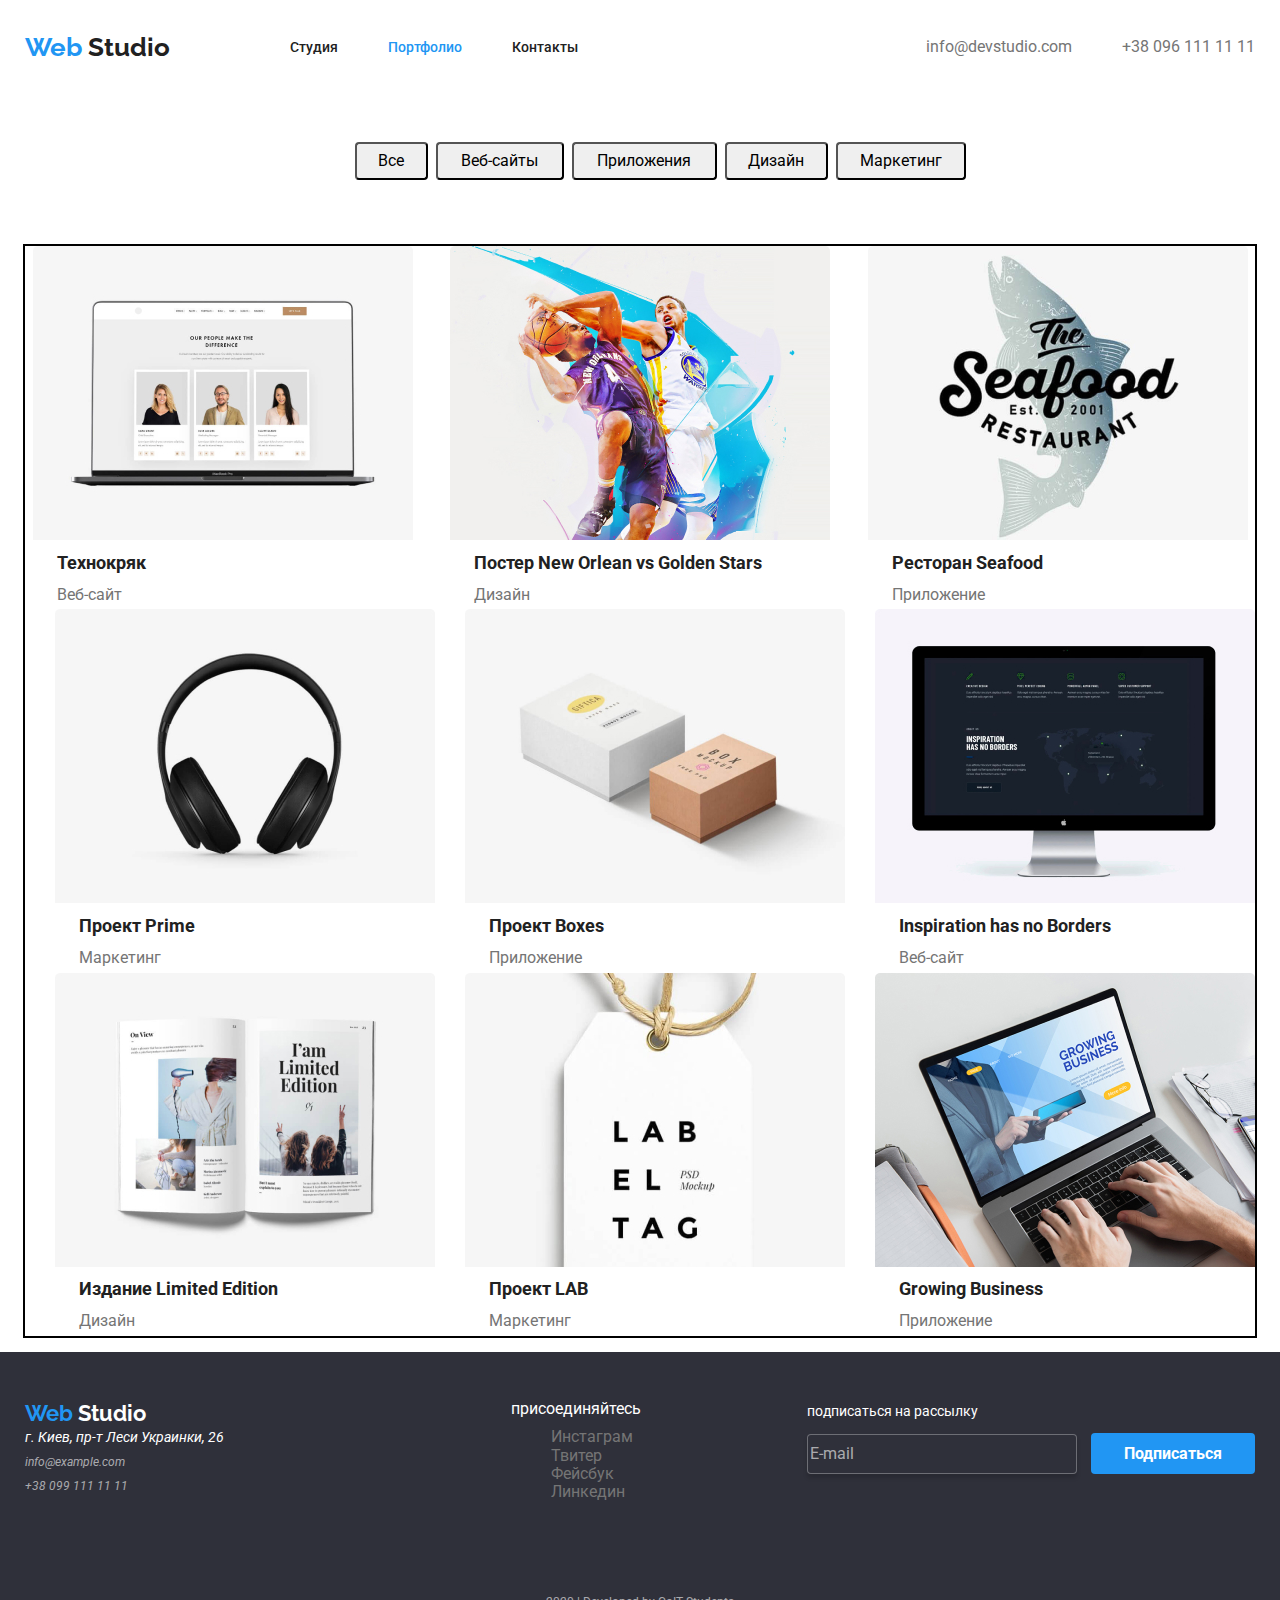
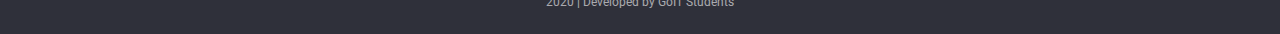
==== portfolio.html @ 469d33f6 "portfolio" ====
<!DOCTYPE html>
<html lang="ru">
  <head>
    <meta charset="UTF-8" />
    <meta name="viewport" content="width=device-width, initial-scale=1.0" />
    <title>Web Studio</title>
    <link
      href="https://fonts.googleapis.com/css2?family=Raleway:wght@700&family=Roboto:wght@500;700;900&display=swap"
      rel="stylesheet"
    />
    <link
      rel="stylesheet"
      href="https://cdnjs.cloudflare.com/ajax/libs/modern-normalize/0.6.0/modern-normalize.min.css"
    />

    <link rel="stylesheet" href="./style.css" />
  </head>
  <body class="body">
    <!-- website head -->
    <header class="page-header">
          <div class="container">
        <nav class="logo">
          <a href="./index.html" class="section-logo">
            <span class="web-logo"> Web</span> Studio
          </a>
        </nav>
        <ul class="site-nav list">
          <li class=" active item" data-menuanchor="firstPage">
            <a href="./index.html" class="link">Студия</a>
          </li>
          <li class="menu__li active item" data-menuanchor="secondPage">
            <a href="./portfolio.html" class="link">Портфолио</a>
          </li>
          <li class="item"><a href="" class="link">Контакты</a></li>
      </div>
      <div class="info-item">
        </ul>
        <ul class="info-title list">
          <li class="item">
            <a href="mailto:info@devstudio.com ">info@devstudio.com</a>
          </li>
          <li class="item">
            <a href="tel:+380961111111"> +38 096 111 11 11</a>
          </li>
        </ul>
    
      </div>
    </header>
    <main>
      <!-- button -->
      <section >
               
                  <ul class="list  Portfolio-button">
            <li class="button-item">
              <button type="button" class="button-portfolio all" >Все</button>
            </li>
            <li class="button-item">
              <button type="button" class="button-portfolio web-site" >
                Веб-сайты
              </button>
            </li>
            <li class="button-item">
              <button type="button" class="button-portfolio Applications" >
                Приложения
              </button>
            </li>
            <li class="button-item">
              <button type="button" class="button-portfolio design" >
                Дизайн
              </button>
            </li>
            <li class="button-item">
              <button type="button" class="button-portfolio marceting">
                Маркетинг
              </button>
            </li>
          </ul>
        
        
       
        <div >    
             <ul class="decoration-list" >
          <li class="list item">
            <a href="" class="decoration">
              <img src="./img/port1.jpg" alt="" />
              <h2 class="h-title">Технокряк</h2>
              <p class="p-title">Веб-сайт</p>
              <!-- <p class="p-title">
                Технокряк это современная площадка распространения коронавируса.
                Компании используют эту платформу для цифрового шпионажа и атак
                на защищённые сервера конкурентов.
              </p> -->
            </a>
          </li>
          <li class="list item">
            <a href="" class="decoration">
              <img src="./img/port2.jpg" alt="" />
              <h2 class="h-title">Постер New Orlean vs Golden Stars</h2>
              <p class="p-title">Дизайн</p>
              <!-- <p class="p-title">
                Технокряк это современная площадка распространения коронавируса.
                Компании используют эту платформу для цифрового шпионажа и атак
                на защищённые сервера конкурентов.
              </p> -->
            </a>
          </li>
          <li class="list item">
            <a href="" class="decoration">
              <img src="./img/port3.jpg" alt="" width="380" height="294" />
              <h2 class="h-title">Ресторан Seafood</h2>
              <p class="p-title">Приложение</p>
              <!-- <p class="p-title">
                Технокряк это современная площадка распространения коронавируса.
                Компании используют эту платформу для цифрового шпионажа и атак
                на защищённые сервера конкурентов.
              </p> -->
            </a>
          </li>
          <li class="list item">
            <a href="" class="decoration">
              <img src="./img/port4.jpg" alt="" width="380" height="294" />
              <h2 class="h-title">Проект Prime</h2>
              <p class="p-title">Маркетинг</p>
              <!-- <p class="p-title">
                Технокряк это современная площадка распространения коронавируса.
                Компании используют эту платформу для цифрового шпионажа и атак
                на защищённые сервера конкурентов.
              </p> -->
            </a>
          </li>
          <li class="list item">
            <a href="" class="decoration">
              <img src="./img/port5.jpg" alt="" width="380" height="294" />
              <h2 class="h-title">Проект Boxes</h2>
              <p class="p-title">Приложение</p>
              <!-- <p class="p-title">
                Технокряк это современная площадка распространения коронавируса.
                Компании используют эту платформу для цифрового шпионажа и атак
                на защищённые сервера конкурентов.
              </p> -->
            </a>
          </li>
          <li class="list item">
            <a href="" class="decoration">
              <img src="./img/port6.jpg" alt="" width="380" height="294" />
              <h2 class="h-title">Inspiration has no Borders</h2>
              <p class="p-title">Веб-сайт</p>
              <!-- <p class="p-title">
                Технокряк это современная площадка распространения коронавируса.
                Компании используют эту платформу для цифрового шпионажа и атак
                на защищённые сервера конкурентов.
              </p> -->
            </a>
          </li>
          <li class="list item">
            <a href="" class="decoration">
              <img src="./img/port7.jpg" alt="" width="380" height="294" />
              <h2 class="h-title">Издание Limited Edition</h2>
              <p class="p-title">Дизайн</p>
              <!-- <p class="p-title">
                Технокряк это современная площадка распространения коронавируса.
                Компании используют эту платформу для цифрового шпионажа и атак
                на защищённые сервера конкурентов.
              </p> -->
            </a>
          </li>
          <li class="list item">
            <a href="" class="decoration">
              <img src="./img/port8.jpg" alt="" width="380" height="294" />
              <h2 class="h-title">Проект LAB</h2>
              <p class="p-title">Маркетинг</p>
              <!-- <p class="p-title">
                Технокряк это современная площадка распространения коронавируса.
                Компании используют эту платформу для цифрового шпионажа и атак
                на защищённые сервера конкурентов.
              </p> -->
            </a>
          </li>
          <li class="list item">
            <a href="" class="decoration">
              <img src="./img/port9.jpg" alt="" width="380" height="294" />
              <h2 class="h-title">Growing Business</h2>
              <p class="p-title">Приложение</p>
              <!-- <p class="p-title">
                Технокряк это современная площадка распространения коронавируса.
                Компании используют эту платформу для цифрового шпионажа и атак
                на защищённые сервера конкурентов.
              </p> -->
            </a>
          </li>
        </ul></div>
        </section>
 
      
    </main>
    <!-- footer -->
  <footer class="footer">
    <div class="container-footer">
      <div class="footer-info">
        <a href="" class="footer-logo"><span class="web-logo"> Web</span> Studio</a>
  
        <address class="adress-item">
          <p class="adres text">г. Киев, пр-т Леси Украинки, 26</p>
          <p><a href="" class="adres-title link">info@example.com</a></p>
          <p><a href="" class="adres-title link">+38 099 111 11 11</a></p>
        </address>
      </div>
  
      <div class="join-item">
        <p class="join-in">присоединяйтесь</p>
        <ul class="footer-title list">
          <li>
            <a href="" class="link color" aria-label="ссылка на Инстаграм">Инстаграм</a>
          </li>
          <li>
            <a href="" class="link color" aria-label="ссылка на Твитер">Твитер</a>
          </li>
          <li>
            <a href="" class="link color" aria-label="ссылка на Фейсбук ">Фейсбук</a>
          </li>
          <li>
            <a href="" class="link color" aria-label="ссылка на Линкеди">Линкедин</a>
          </li>
        </ul>
      </div>
  
      <div class="button-intem">
        <p class="join-in text">подписаться на рассылку</p>
        <div>
          <input name="E-mail" class="input" type="text" value="E-mail" />
          <a href="" class="button">Подписаться</a>
        </div>
      </div>
    </div>
  
    <p class="adres-title">2020 | Developed by GoIT Students</p>
  </footer>
  </body>
</html>
---- style.css ----
:root {
  --primary-text-color: #757575;
  --second-color: #212121;
  --begraund-color: #ffffff;
  --akcent-color: #2196f3;
  --baground-color-second: #f5f4fa;
  --info-color: rgba(255, 255, 255, 0.6);
  --foter-color: #2f303a;
}

body {
  background-color: var(--begraund-color);
  color: var(--primary-text-color);
  font-family: Roboto, sans-serif;
  font-style: normal;
}

/* section head */

.list {
  list-style: none;
  margin: 0;
}

.page-header {
  display: block;
  background-color: white;
  width: 1230px;
  margin-left: auto;
  margin-right: auto;
  display: flex;
  align-items: center;
}

.container {
  font-weight: 500;
  font-size: 14px;
  line-height: 1.1;
  padding-top: 32px;
  padding-bottom: 32px;
  display: block;
  display: flex;
  align-items: center;
}

.section-logo {
  color: var(--second-color);
  text-decoration: none;
  font-family: Raleway;
  font-weight: bold;
  font-size: 26px;
  line-height: 1.2;
}

.web-logo {
  color: var(--akcent-color);
}

.logo {
  margin-right: 80px;
}

.site-nav {
  display: flex;
}

.site-nav .item + .item {
  margin-left: 50px;
}

.site-nav .link {
  color: var(--second-color);
  text-decoration: none;
}

.link .site-nav:hover,
.link .site-nav:focus {
  color: var(--akcent-color);
}

.info-title a {
  color: var(--primary-text-color);
  text-decoration: none;
}

.info-title {
  display: flex;
}

.info-item {
  margin-left: auto;
}
.info-title .item + .item {
  margin-left: 50px;
}

.info-title a:hover,
.info-title a:focus {
  color: var(--akcent-color);
}

.menu__li.active a {
  color: var(--akcent-color);
}

/* section 0ne */

.section-one {
  background-color: gray;
  color: var(--begraund-color);
  text-align: center;
  margin-bottom: 0;
  margin-right: auto;
  margin-left: auto;
  padding-bottom: 47px;
  width: 1600px;
  height: 400px;
  align-items: center;
}

.container-too {
  margin-left: auto;
  margin-right: auto;
  margin-top: 0;
  margin-bottom: 0;
  padding-top: 47px;
  padding-bottom: 47px;
  width: 1230px;
}

.list-item {
  display: flex;
  justify-content: center;
}

.item + .item {
  margin-left: 30px;
}

.heading {
  margin-top: 0px;
  margin-bottom: 46px;
  font-weight: 900;
  font-size: 44px;
  line-height: 1.3;
  justify-content: center;
}

.button {
  background-color: var(--akcent-color);
  color: var(--begraund-color);
  border: 1px solid transparent;
  padding: 10px 32px;
  border-radius: 4px;
  font-size: 16px;
  font-weight: bold;
  line-height: 1.8;
  text-align: center;
  text-decoration: none;
  min-width: 200px;
}

/* section too */

.section-title {
  color: var(--second-color);
  font-weight: bold;
  font-size: 14px;
  line-height: 1.1;
  margin-top: 0;
  margin-bottom: 0px;
  padding-bottom: 10px;
}

.section-too {
  font-size: 14px;
  line-height: 1.7;
}

.link:hover,
.link:focus {
  color: var(--akcent-color);
  text-decoration: none;
}

.desk {
  font-size: 14px;
  line-height: 1.7;
  margin: 0;
}

/*  What are we doing */

.list-section {
  background-color: rgba(47, 48, 58, 0.8);
  border-radius: 0px 0px 4px 4px;
  margin: 0;
  width: 380px;
  height: 70px;
  text-align: center;
  padding-top: 27px;
}

.img {
  display: block;
}

.caption {
  font-weight: bold;
  font-size: 36px;
  line-height: 1.1;
  text-align: center;
  margin-top: 0;
  margin-bottom: 0px;
  padding-top: 47px;
  padding-bottom: 25px;
}

.caption-text {
  color: var(--begraund-color);
  text-decoration: none;
  font-size: 14px;
  line-height: 1.1;
  font-weight: bold;
}

.caption-item {
  flex-wrap: wrap;
  display: flex;
  margin-left: -30px;
  padding-bottom: 47px;
}

.cotainer-applications {
  margin-left: auto;
  margin-right: auto;
  margin-top: 0;
  width: 1230px;
  display: block;
}

/* team */

.team-item {
  width: 1230px;
  display: flex;
  padding-top: 25px;
  margin-left: auto;
  margin-right: auto;
  padding-left: 0px;
}

.section-team {
  font-size: 16px;
  line-height: 1.2;
  background-color: var(--baground-color-second);
}

.name-section {
  font-weight: 500;
  font-size: 16px;
  line-height: 1.2;
  text-align: center;
  padding-top: 30px;
}

.subtitle {
  font-weight: normal;
  font-size: 16px;
  line-height: 19px;
  color: var(--primary-text-color);
  text-align: center;
  margin-top: 0;
  margin-bottom: 25px;
}

.color {
  color: var(--primary-text-color);
  text-decoration: none;
}

/* regular */

.section {
  width: 1230px;
  display: flex;
  flex-wrap: wrap;
  margin-left: auto;
  margin-right: auto;
  padding-bottom: 47px;
  padding-left: 0;
  justify-content: space-between;
}

.section-regular {
  font-weight: bold;
  font-size: 36px;
  line-height: 42px;
  color: #212121;
  text-align: center;
  padding-top: 47px;
  padding-bottom: 25px;
}

.regular:hover {
  background-color: var(--akcent-color);
}

/* footer */

.footer {
  background-color: var(--foter-color);
}

.container-footer {
  width: 1230px;
  margin-left: auto;
  margin-right: auto;
  display: flex;
  flex-wrap: wrap;
  justify-content: space-between;
}

.footer-info {
  padding-left: 0;
  padding-top: 48px;
  padding-bottom: 88px;
}

.adress-item p {
  margin: 0;
}

.join-item {
  padding-left: 280px;
  padding-top: 48px;
  padding-bottom: 88px;
}

.footer-logo {
  color: var(--begraund-color);
  text-decoration: none;
  font-family: Raleway;
  font-weight: bold;
  font-size: 22px;
  line-height: 1.2;
}

.join-in {
  color: var(--begraund-color);
  margin: 0;
  padding-bottom: 10px;
}

.button-intem {
  padding-left: 160px;
  padding-top: 48px;
  padding-bottom: 88px;
}

.text {
  font-size: 14px;
  line-height: 1.7;
  color: var(--begraund-color);
}

.adres-title {
  color: var(--info-color);
  font-size: 12px;
  line-height: 2;
  text-decoration: none;
  margin: 0;
  padding-bottom: 20px;
  text-align: center;
}

.input {
  border: 1px solid rgba(255, 255, 255, 0.3);
  box-sizing: border-box;
  box-shadow: 0px 4px 4px rgba(0, 0, 0, 0.15);
  border-radius: 4px;
  width: 270px;
  height: 40px;
  margin-right: 10px;
  background-color: #2f303a;
  color: rgba(255, 255, 255, 0.6);
}

/* Portfolio html page ********************************************************************************** */

.Portfolio-button {
  padding-bottom: 50px;
  display: flex;
  flex-wrap: wrap;
  margin-left: auto;
  margin-right: auto;
  width: 1230px;
  justify-content: center;
  padding-top: 47px;
}

.button-item + .button-item {
  margin-left: 8px;
}

.marceting {
  width: 130px;
  height: 38px;
  border-radius: 4px;
}

.design {
  width: 103px;
  height: 38px;
  border-radius: 4px;
}

.Applications {
  width: 145px;
  height: 38px;
  border-radius: 4px;
}

.web-site {
  width: 128px;
  height: 38px;
  border-radius: 4px;
}

.all {
  width: 73px;
  height: 38px;
  border-radius: 4px;
}

.decoration-list {
  width: 1230px;
  outline: 2px solid black;
  margin-left: auto;
  margin-right: auto;
  display: flex;
  flex-wrap: wrap;
  padding-top: 25px;
  padding: 0;
  justify-content: space-evenly;
}

.decoration {
  text-decoration: none;
}

.button-portfolio:hover,
.button-portfolio:focus {
  color: var(--begraund-color);
  background-color: var(--akcent-color);
}

.h-title {
  font-weight: bold;
  font-size: 18px;
  line-height: 2;
  color: var(--second-color);
  margin: 0;
  padding-left: 24px;
}

.p-title {
  font-size: 16px;
  line-height: 1.8;
  color: var(--primary-text-color);
  margin: 0;
  padding-left: 24px;
}
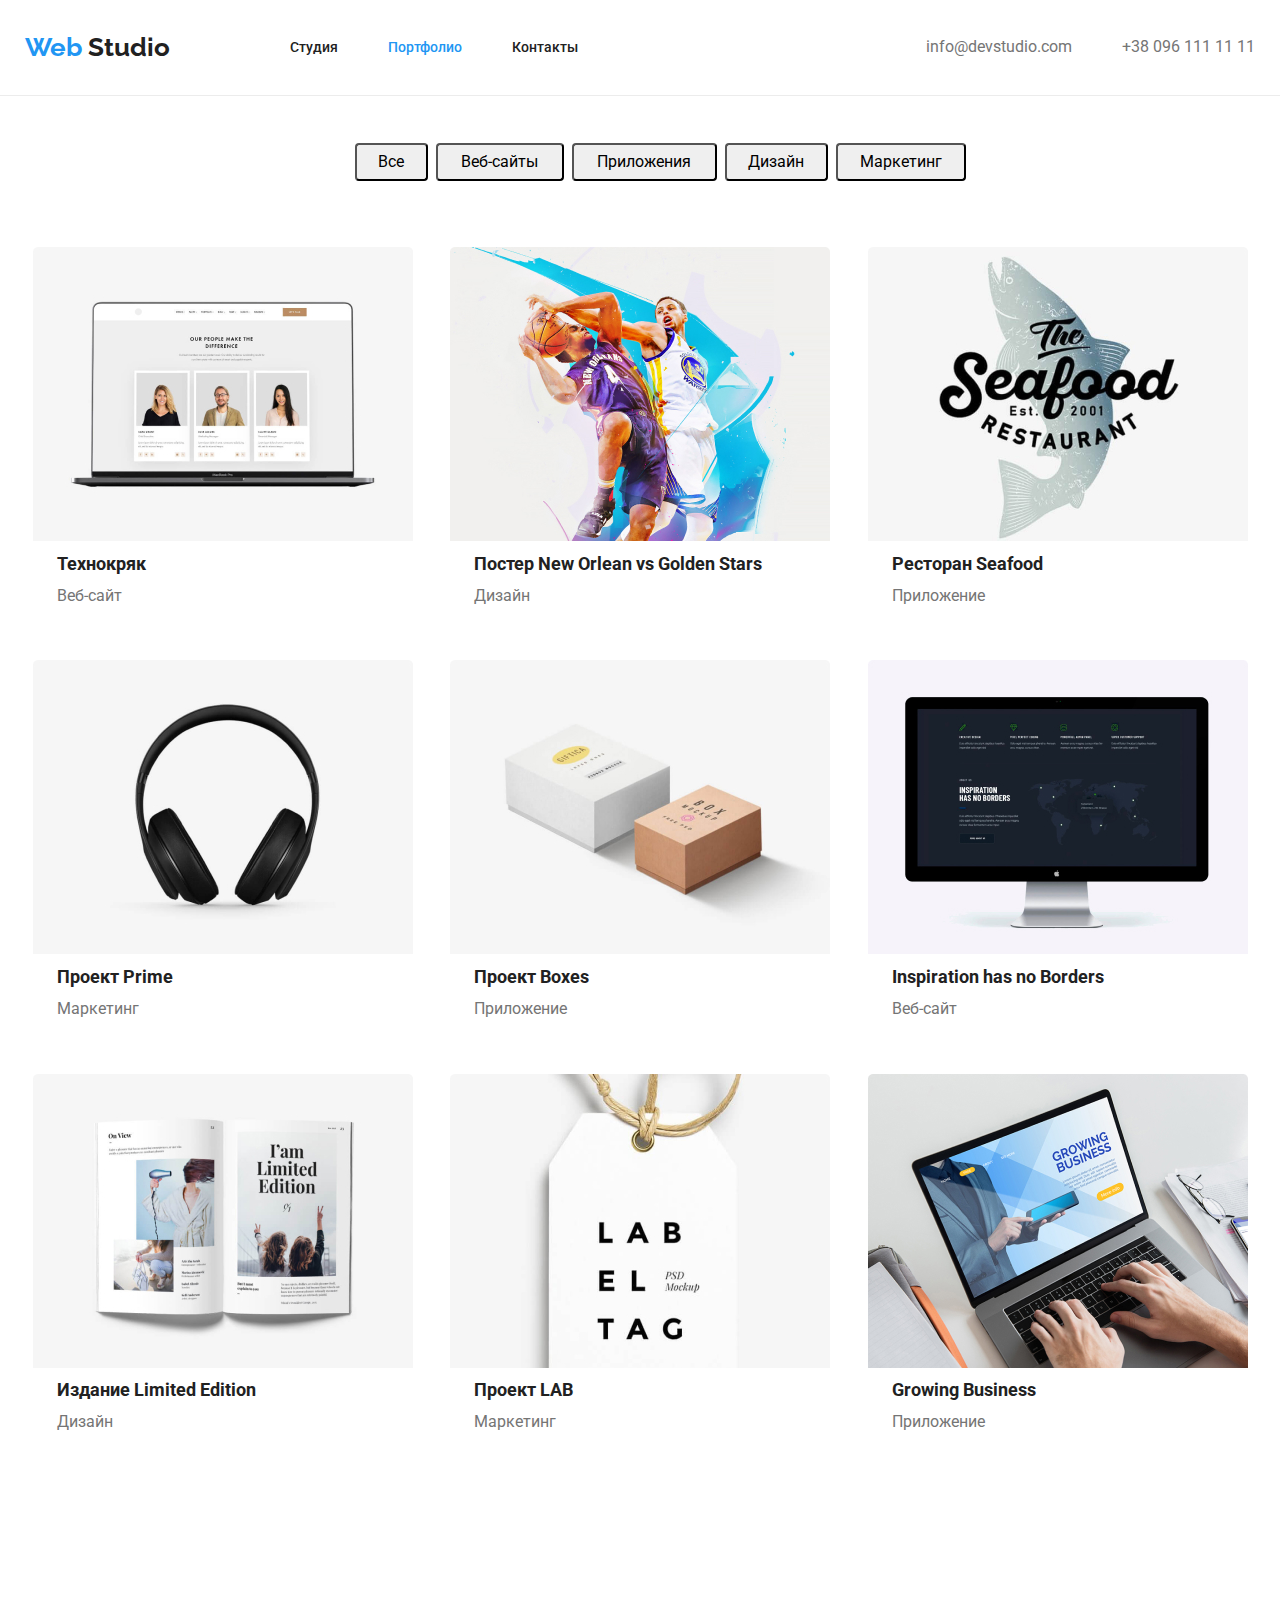
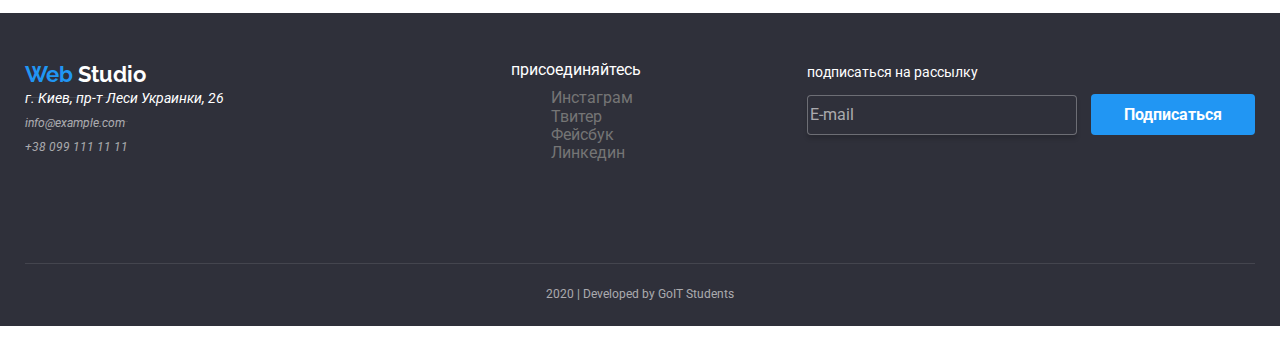
==== commit e5593542: "портфоліо зроблено" ====
--- a/portfolio.html
+++ b/portfolio.html
@@ -17,40 +17,41 @@
   </head>
   <body class="body">
     <!-- website head -->
-    <header class="page-header">
-          <div class="container">
-        <nav class="logo">
-          <a href="./index.html" class="section-logo">
-            <span class="web-logo"> Web</span> Studio
-          </a>
-        </nav>
-        <ul class="site-nav list">
-          <li class=" active item" data-menuanchor="firstPage">
-            <a href="./index.html" class="link">Студия</a>
-          </li>
-          <li class="menu__li active item" data-menuanchor="secondPage">
-            <a href="./portfolio.html" class="link">Портфолио</a>
-          </li>
-          <li class="item"><a href="" class="link">Контакты</a></li>
-      </div>
-      <div class="info-item">
-        </ul>
-        <ul class="info-title list">
-          <li class="item">
-            <a href="mailto:info@devstudio.com ">info@devstudio.com</a>
-          </li>
-          <li class="item">
-            <a href="tel:+380961111111"> +38 096 111 11 11</a>
-          </li>
-        </ul>
-    
-      </div>
-    </header>
+    <section class=" page-line">
+      <header class="page-header">
+        <div class="container">
+          <nav class="logo">
+            <a href="./index.html" class="section-logo">
+              <span class="web-logo"> Web</span> Studio
+            </a>
+          </nav>
+          <ul class="site-nav list">
+            <li class=" active item" data-menuanchor="firstPage">
+              <a href="./index.html" class="link">Студия</a>
+            </li>
+            <li class="menu__li active item" data-menuanchor="secondPage">
+              <a href="./portfolio.html" class="link">Портфолио</a>
+            </li>
+            <li class="item"><a href="" class="link">Контакты</a></li>
+        </div>
+        <div class="info-item">
+          </ul>
+          <ul class="info-title list">
+            <li class="item">
+              <a href="mailto:info@devstudio.com ">info@devstudio.com</a>
+            </li>
+            <li class="item">
+              <a href="tel:+380961111111"> +38 096 111 11 11</a>
+            </li>
+          </ul>
+      
+        </div>
+      </header>
+    </section>
     <main>
       <!-- button -->
       <section >
-               
-                  <ul class="list  Portfolio-button">
+           <ul class="list  Portfolio-button">
             <li class="button-item">
               <button type="button" class="button-portfolio all" >Все</button>
             </li>
@@ -75,12 +76,10 @@
               </button>
             </li>
           </ul>
-        
-        
-       
+  
         <div >    
              <ul class="decoration-list" >
-          <li class="list item">
+          <li class="list item ">
             <a href="" class="decoration">
               <img src="./img/port1.jpg" alt="" />
               <h2 class="h-title">Технокряк</h2>
--- a/style.css
+++ b/style.css
@@ -23,13 +23,16 @@
 }
 
 .page-header {
-  display: block;
   background-color: white;
   width: 1230px;
   margin-left: auto;
   margin-right: auto;
   display: flex;
   align-items: center;
+}
+
+.page-line {
+  border-bottom: 1px solid #ececec;
 }
 
 .container {
@@ -369,9 +372,13 @@
   font-size: 12px;
   line-height: 2;
   text-decoration: none;
-  margin: 0;
+  padding-top: 18px;
   padding-bottom: 20px;
   text-align: center;
+  border-top: 1px solid rgba(255, 255, 255, 0.1);
+  width: 1230px;
+  margin-left: auto;
+  margin-right: auto;
 }
 
 .input {
@@ -435,7 +442,6 @@
 
 .decoration-list {
   width: 1230px;
-  outline: 2px solid black;
   margin-left: auto;
   margin-right: auto;
   display: flex;
@@ -443,6 +449,11 @@
   padding-top: 25px;
   padding: 0;
   justify-content: space-evenly;
+  padding-bottom: 110px;
+}
+
+.decoration-list li:nth-child(3n + 4) {
+  margin-left: 0;
 }
 
 .decoration {
@@ -470,4 +481,5 @@
   color: var(--primary-text-color);
   margin: 0;
   padding-left: 24px;
-}
+  padding-bottom: 50px;
+}
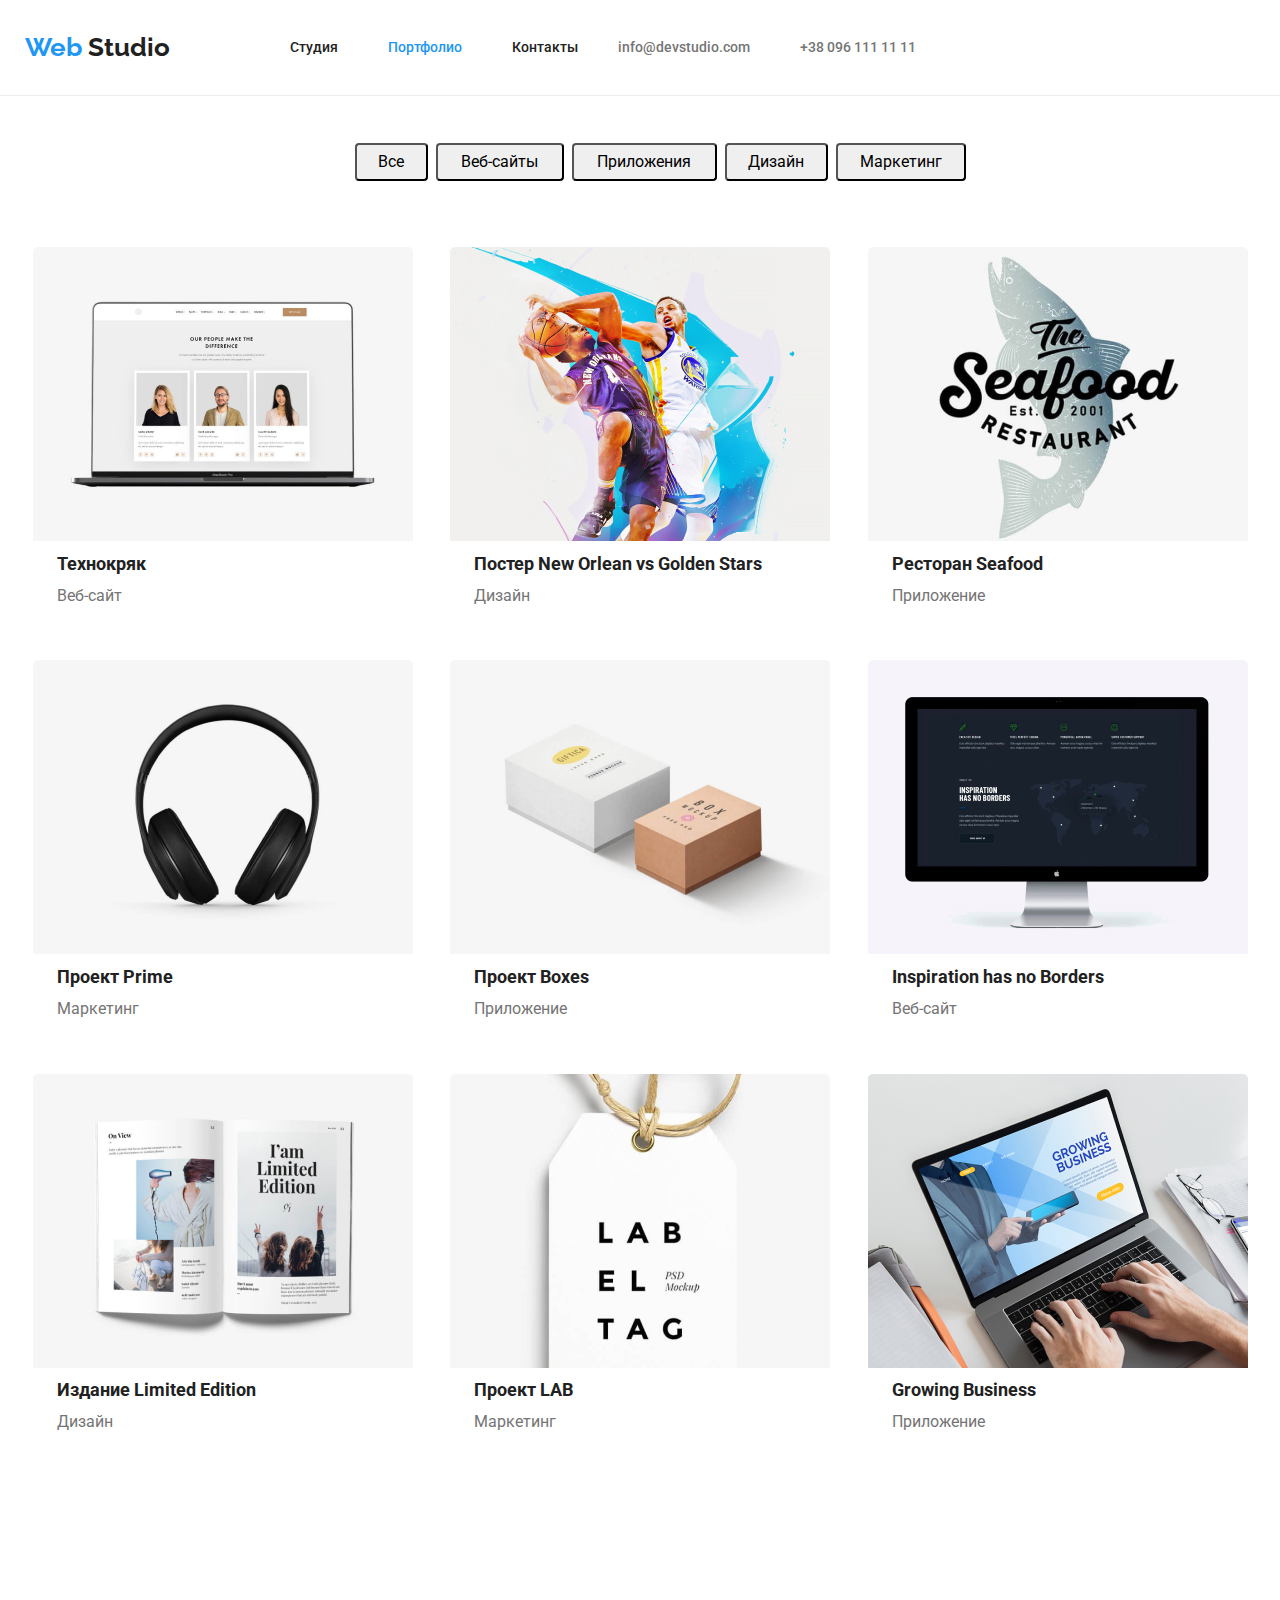
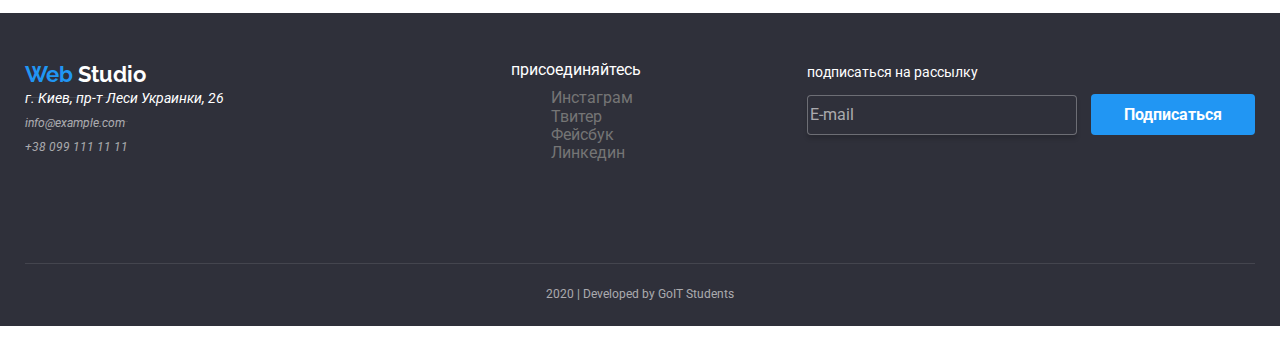
==== commit 3cb0c3ef: "." ====
--- a/portfolio.html
+++ b/portfolio.html
@@ -33,9 +33,9 @@
               <a href="./portfolio.html" class="link">Портфолио</a>
             </li>
             <li class="item"><a href="" class="link">Контакты</a></li>
-        </div>
+        </ul>
         <div class="info-item">
-          </ul>
+         
           <ul class="info-title list">
             <li class="item">
               <a href="mailto:info@devstudio.com ">info@devstudio.com</a>
--- a/style.css
+++ b/style.css
@@ -147,6 +147,7 @@
   font-size: 44px;
   line-height: 1.3;
   justify-content: center;
+  padding-top: 100px;
 }
 
 .button {
@@ -164,6 +165,18 @@
 }
 
 /* section too */
+
+.border-picteres {
+  width: 278px;
+  height: 120px;
+  background: #f5f4fa;
+  border-radius: 4px;
+}
+
+.border-picteres:focus,
+.border-picteres:hover {
+  background-color: var(--akcent-color);
+}
 
 .section-title {
   color: var(--second-color);
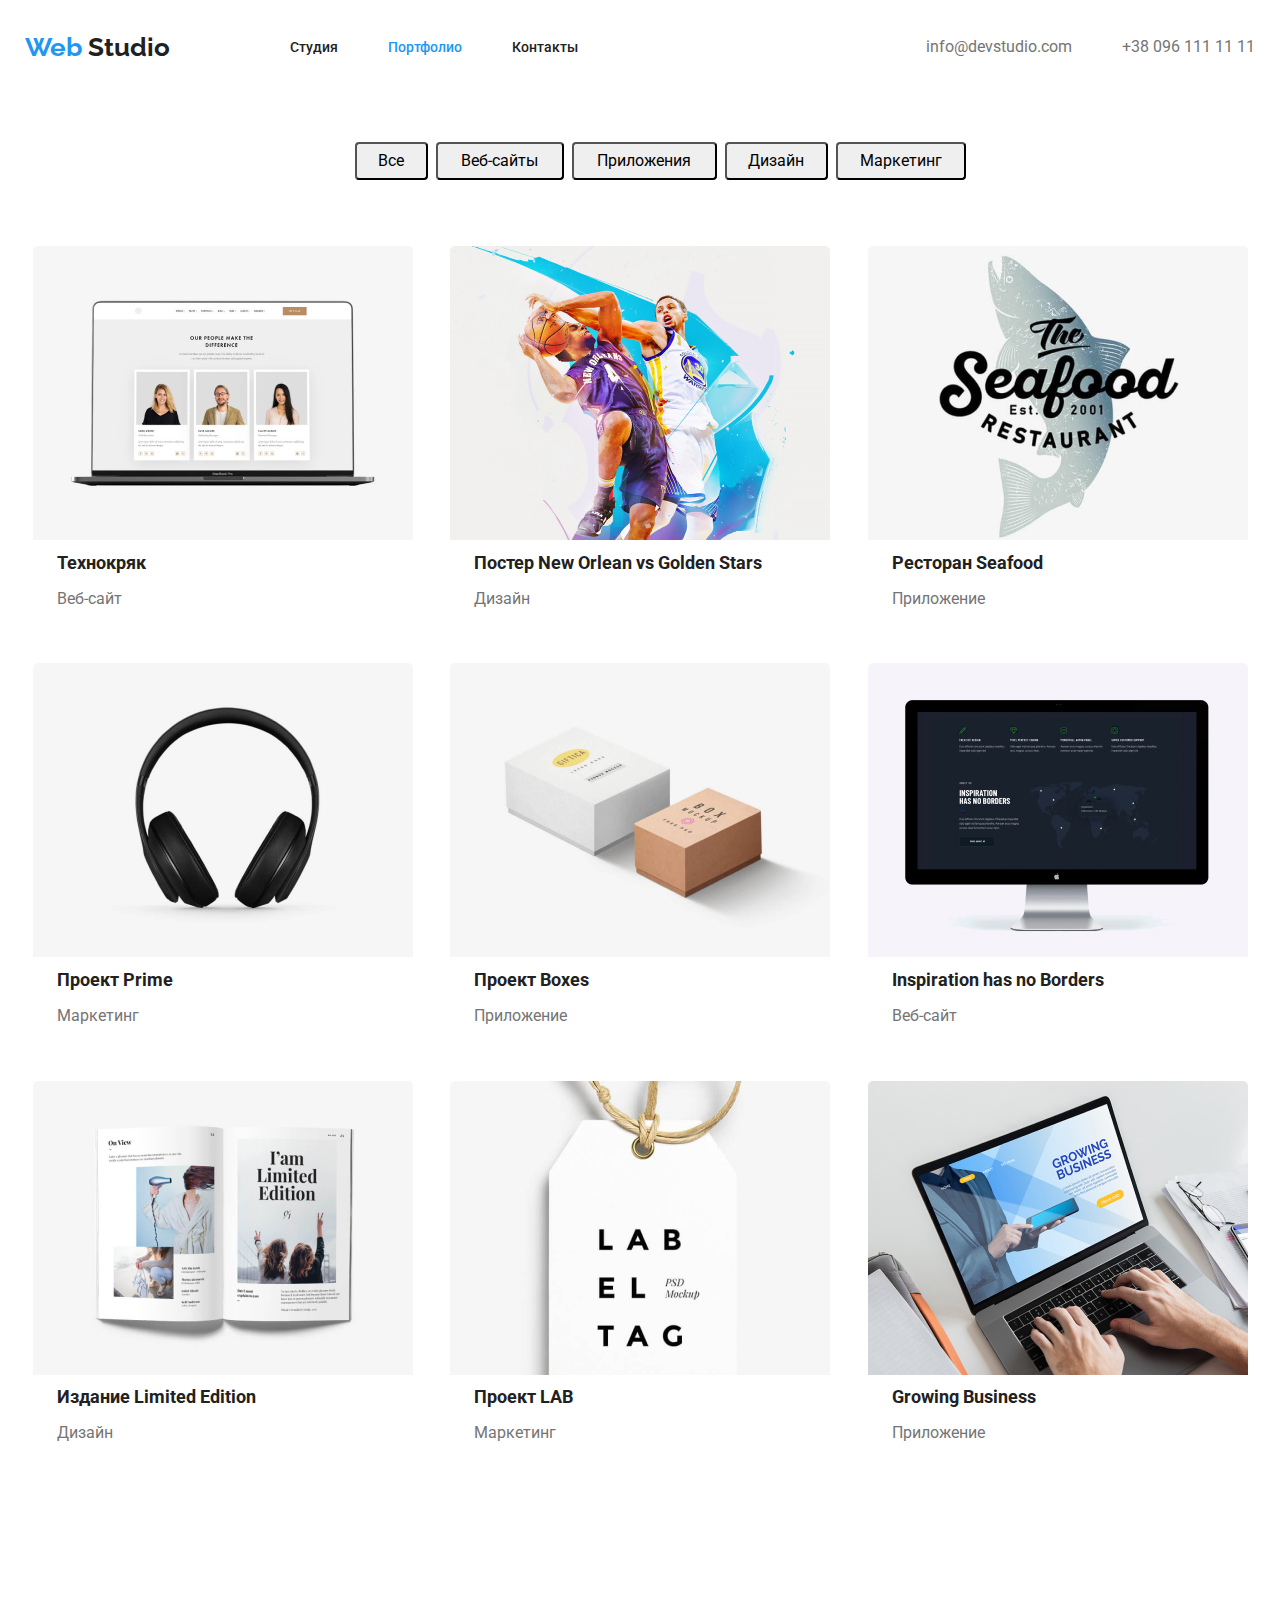
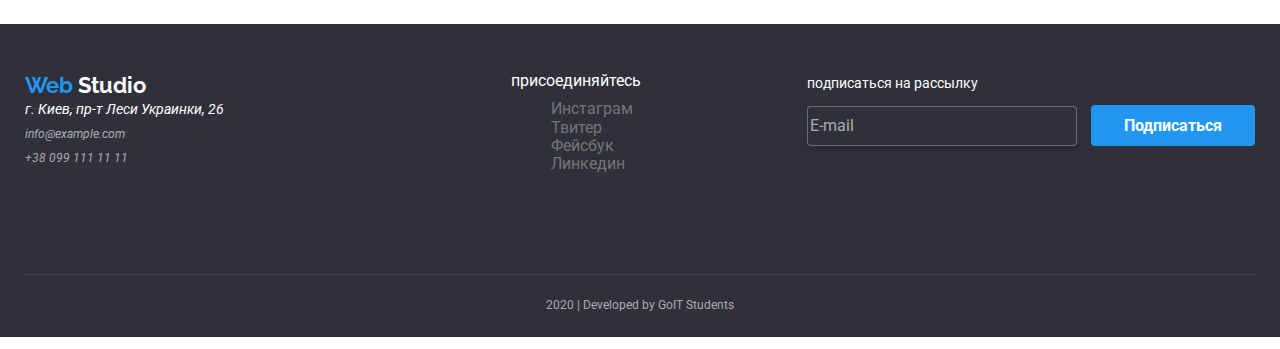
==== commit 01f664b7: "," ====
--- a/portfolio.html
+++ b/portfolio.html
@@ -17,8 +17,9 @@
   </head>
   <body class="body">
     <!-- website head -->
-    <section class=" page-line">
+    <section>
       <header class="page-header">
+      
         <div class="container">
           <nav class="logo">
             <a href="./index.html" class="section-logo">
@@ -26,16 +27,15 @@
             </a>
           </nav>
           <ul class="site-nav list">
-            <li class=" active item" data-menuanchor="firstPage">
+            <li class="active item" data-menuanchor="firstPage">
               <a href="./index.html" class="link">Студия</a>
             </li>
             <li class="menu__li active item" data-menuanchor="secondPage">
               <a href="./portfolio.html" class="link">Портфолио</a>
-            </li>
             <li class="item"><a href="" class="link">Контакты</a></li>
-        </ul>
+        </div>
         <div class="info-item">
-         
+          </ul>
           <ul class="info-title list">
             <li class="item">
               <a href="mailto:info@devstudio.com ">info@devstudio.com</a>
@@ -50,189 +50,198 @@
     </section>
     <main>
       <!-- button -->
-      <section >
-           <ul class="list  Portfolio-button">
-            <li class="button-item">
-              <button type="button" class="button-portfolio all" >Все</button>
-            </li>
-            <li class="button-item">
-              <button type="button" class="button-portfolio web-site" >
-                Веб-сайты
-              </button>
-            </li>
-            <li class="button-item">
-              <button type="button" class="button-portfolio Applications" >
-                Приложения
-              </button>
-            </li>
-            <li class="button-item">
-              <button type="button" class="button-portfolio design" >
-                Дизайн
-              </button>
-            </li>
-            <li class="button-item">
-              <button type="button" class="button-portfolio marceting">
-                Маркетинг
-              </button>
-            </li>
-          </ul>
-  
-        <div >    
-             <ul class="decoration-list" >
-          <li class="list item ">
-            <a href="" class="decoration">
-              <img src="./img/port1.jpg" alt="" />
-              <h2 class="h-title">Технокряк</h2>
-              <p class="p-title">Веб-сайт</p>
-              <!-- <p class="p-title">
-                Технокряк это современная площадка распространения коронавируса.
-                Компании используют эту платформу для цифрового шпионажа и атак
-                на защищённые сервера конкурентов.
-              </p> -->
-            </a>
-          </li>
-          <li class="list item">
-            <a href="" class="decoration">
-              <img src="./img/port2.jpg" alt="" />
-              <h2 class="h-title">Постер New Orlean vs Golden Stars</h2>
-              <p class="p-title">Дизайн</p>
-              <!-- <p class="p-title">
-                Технокряк это современная площадка распространения коронавируса.
-                Компании используют эту платформу для цифрового шпионажа и атак
-                на защищённые сервера конкурентов.
-              </p> -->
-            </a>
-          </li>
-          <li class="list item">
-            <a href="" class="decoration">
-              <img src="./img/port3.jpg" alt="" width="380" height="294" />
-              <h2 class="h-title">Ресторан Seafood</h2>
-              <p class="p-title">Приложение</p>
-              <!-- <p class="p-title">
-                Технокряк это современная площадка распространения коронавируса.
-                Компании используют эту платформу для цифрового шпионажа и атак
-                на защищённые сервера конкурентов.
-              </p> -->
-            </a>
-          </li>
-          <li class="list item">
-            <a href="" class="decoration">
-              <img src="./img/port4.jpg" alt="" width="380" height="294" />
-              <h2 class="h-title">Проект Prime</h2>
-              <p class="p-title">Маркетинг</p>
-              <!-- <p class="p-title">
-                Технокряк это современная площадка распространения коронавируса.
-                Компании используют эту платформу для цифрового шпионажа и атак
-                на защищённые сервера конкурентов.
-              </p> -->
-            </a>
-          </li>
-          <li class="list item">
-            <a href="" class="decoration">
-              <img src="./img/port5.jpg" alt="" width="380" height="294" />
-              <h2 class="h-title">Проект Boxes</h2>
-              <p class="p-title">Приложение</p>
-              <!-- <p class="p-title">
-                Технокряк это современная площадка распространения коронавируса.
-                Компании используют эту платформу для цифрового шпионажа и атак
-                на защищённые сервера конкурентов.
-              </p> -->
-            </a>
-          </li>
-          <li class="list item">
-            <a href="" class="decoration">
-              <img src="./img/port6.jpg" alt="" width="380" height="294" />
-              <h2 class="h-title">Inspiration has no Borders</h2>
-              <p class="p-title">Веб-сайт</p>
-              <!-- <p class="p-title">
-                Технокряк это современная площадка распространения коронавируса.
-                Компании используют эту платформу для цифрового шпионажа и атак
-                на защищённые сервера конкурентов.
-              </p> -->
-            </a>
-          </li>
-          <li class="list item">
-            <a href="" class="decoration">
-              <img src="./img/port7.jpg" alt="" width="380" height="294" />
-              <h2 class="h-title">Издание Limited Edition</h2>
-              <p class="p-title">Дизайн</p>
-              <!-- <p class="p-title">
-                Технокряк это современная площадка распространения коронавируса.
-                Компании используют эту платформу для цифрового шпионажа и атак
-                на защищённые сервера конкурентов.
-              </p> -->
-            </a>
-          </li>
-          <li class="list item">
-            <a href="" class="decoration">
-              <img src="./img/port8.jpg" alt="" width="380" height="294" />
-              <h2 class="h-title">Проект LAB</h2>
-              <p class="p-title">Маркетинг</p>
-              <!-- <p class="p-title">
-                Технокряк это современная площадка распространения коронавируса.
-                Компании используют эту платформу для цифрового шпионажа и атак
-                на защищённые сервера конкурентов.
-              </p> -->
-            </a>
-          </li>
-          <li class="list item">
-            <a href="" class="decoration">
-              <img src="./img/port9.jpg" alt="" width="380" height="294" />
-              <h2 class="h-title">Growing Business</h2>
-              <p class="p-title">Приложение</p>
-              <!-- <p class="p-title">
-                Технокряк это современная площадка распространения коронавируса.
-                Компании используют эту платформу для цифрового шпионажа и атак
-                на защищённые сервера конкурентов.
-              </p> -->
-            </a>
-          </li>
-        </ul></div>
-        </section>
- 
-      
+      <section>
+        <ul class="list Portfolio-button">
+          <li class="button-item">
+            <button type="button" class="button-portfolio all">Все</button>
+          </li>
+          <li class="button-item">
+            <button type="button" class="button-portfolio web-site">
+              Веб-сайты
+            </button>
+          </li>
+          <li class="button-item">
+            <button type="button" class="button-portfolio Applications">
+              Приложения
+            </button>
+          </li>
+          <li class="button-item">
+            <button type="button" class="button-portfolio design">
+              Дизайн
+            </button>
+          </li>
+          <li class="button-item">
+            <button type="button" class="button-portfolio marceting">
+              Маркетинг
+            </button>
+          </li>
+        </ul>
+
+        <div>
+          <ul class="decoration-list">
+            <li class="list item">
+              <a href="" class="decoration">
+                <img src="./img/port1.jpg" alt="" />
+                <h2 class="h-title">Технокряк</h2>
+                <p class="p-title">Веб-сайт</p>
+                <!-- <p class="p-title">
+                Технокряк это современная площадка распространения коронавируса.
+                Компании используют эту платформу для цифрового шпионажа и атак
+                на защищённые сервера конкурентов.
+              </p> -->
+              </a>
+            </li>
+            <li class="list item">
+              <a href="" class="decoration">
+                <img src="./img/port2.jpg" alt="" />
+                <h2 class="h-title">Постер New Orlean vs Golden Stars</h2>
+                <p class="p-title">Дизайн</p>
+                <!-- <p class="p-title">
+                Технокряк это современная площадка распространения коронавируса.
+                Компании используют эту платформу для цифрового шпионажа и атак
+                на защищённые сервера конкурентов.
+              </p> -->
+              </a>
+            </li>
+            <li class="list item">
+              <a href="" class="decoration">
+                <img src="./img/port3.jpg" alt="" width="380" height="294" />
+                <h2 class="h-title">Ресторан Seafood</h2>
+                <p class="p-title">Приложение</p>
+                <!-- <p class="p-title">
+                Технокряк это современная площадка распространения коронавируса.
+                Компании используют эту платформу для цифрового шпионажа и атак
+                на защищённые сервера конкурентов.
+              </p> -->
+              </a>
+            </li>
+            <li class="list item">
+              <a href="" class="decoration">
+                <img src="./img/port4.jpg" alt="" width="380" height="294" />
+                <h2 class="h-title">Проект Prime</h2>
+                <p class="p-title">Маркетинг</p>
+                <!-- <p class="p-title">
+                Технокряк это современная площадка распространения коронавируса.
+                Компании используют эту платформу для цифрового шпионажа и атак
+                на защищённые сервера конкурентов.
+              </p> -->
+              </a>
+            </li>
+            <li class="list item">
+              <a href="" class="decoration">
+                <img src="./img/port5.jpg" alt="" width="380" height="294" />
+                <h2 class="h-title">Проект Boxes</h2>
+                <p class="p-title">Приложение</p>
+                <!-- <p class="p-title">
+                Технокряк это современная площадка распространения коронавируса.
+                Компании используют эту платформу для цифрового шпионажа и атак
+                на защищённые сервера конкурентов.
+              </p> -->
+              </a>
+            </li>
+            <li class="list item">
+              <a href="" class="decoration">
+                <img src="./img/port6.jpg" alt="" width="380" height="294" />
+                <h2 class="h-title">Inspiration has no Borders</h2>
+                <p class="p-title">Веб-сайт</p>
+                <!-- <p class="p-title">
+                Технокряк это современная площадка распространения коронавируса.
+                Компании используют эту платформу для цифрового шпионажа и атак
+                на защищённые сервера конкурентов.
+              </p> -->
+              </a>
+            </li>
+            <li class="list item">
+              <a href="" class="decoration">
+                <img src="./img/port7.jpg" alt="" width="380" height="294" />
+                <h2 class="h-title">Издание Limited Edition</h2>
+                <p class="p-title">Дизайн</p>
+                <!-- <p class="p-title">
+                Технокряк это современная площадка распространения коронавируса.
+                Компании используют эту платформу для цифрового шпионажа и атак
+                на защищённые сервера конкурентов.
+              </p> -->
+              </a>
+            </li>
+            <li class="list item">
+              <a href="" class="decoration">
+                <img src="./img/port8.jpg" alt="" width="380" height="294" />
+                <h2 class="h-title">Проект LAB</h2>
+                <p class="p-title">Маркетинг</p>
+                <!-- <p class="p-title">
+                Технокряк это современная площадка распространения коронавируса.
+                Компании используют эту платформу для цифрового шпионажа и атак
+                на защищённые сервера конкурентов.
+              </p> -->
+              </a>
+            </li>
+            <li class="list item">
+              <a href="" class="decoration">
+                <img src="./img/port9.jpg" alt="" width="380" height="294" />
+                <h2 class="h-title">Growing Business</h2>
+                <p class="p-title">Приложение</p>
+                <!-- <p class="p-title">
+                Технокряк это современная площадка распространения коронавируса.
+                Компании используют эту платформу для цифрового шпионажа и атак
+                на защищённые сервера конкурентов.
+              </p> -->
+              </a>
+            </li>
+          </ul>
+        </div>
+      </section>
     </main>
     <!-- footer -->
-  <footer class="footer">
-    <div class="container-footer">
-      <div class="footer-info">
-        <a href="" class="footer-logo"><span class="web-logo"> Web</span> Studio</a>
-  
-        <address class="adress-item">
-          <p class="adres text">г. Киев, пр-т Леси Украинки, 26</p>
-          <p><a href="" class="adres-title link">info@example.com</a></p>
-          <p><a href="" class="adres-title link">+38 099 111 11 11</a></p>
-        </address>
+    <footer class="footer">
+      <div class="container-footer">
+        <div class="footer-info">
+          <a href="" class="footer-logo"
+            ><span class="web-logo"> Web</span> Studio</a
+          >
+
+          <address class="adress-item">
+            <p class="adres text">г. Киев, пр-т Леси Украинки, 26</p>
+            <p><a href="" class="adres-title link">info@example.com</a></p>
+            <p><a href="" class="adres-title link">+38 099 111 11 11</a></p>
+          </address>
+        </div>
+
+        <div class="join-item">
+          <p class="join-in">присоединяйтесь</p>
+          <ul class="footer-title list">
+            <li>
+              <a href="" class="link color" aria-label="ссылка на Инстаграм"
+                >Инстаграм</a
+              >
+            </li>
+            <li>
+              <a href="" class="link color" aria-label="ссылка на Твитер"
+                >Твитер</a
+              >
+            </li>
+            <li>
+              <a href="" class="link color" aria-label="ссылка на Фейсбук "
+                >Фейсбук</a
+              >
+            </li>
+            <li>
+              <a href="" class="link color" aria-label="ссылка на Линкеди"
+                >Линкедин</a
+              >
+            </li>
+          </ul>
+        </div>
+
+        <div class="button-intem">
+          <p class="join-in text">подписаться на рассылку</p>
+          <div>
+            <input name="E-mail" class="input" type="text" value="E-mail" />
+            <a href="" class="button">Подписаться</a>
+          </div>
+        </div>
       </div>
-  
-      <div class="join-item">
-        <p class="join-in">присоединяйтесь</p>
-        <ul class="footer-title list">
-          <li>
-            <a href="" class="link color" aria-label="ссылка на Инстаграм">Инстаграм</a>
-          </li>
-          <li>
-            <a href="" class="link color" aria-label="ссылка на Твитер">Твитер</a>
-          </li>
-          <li>
-            <a href="" class="link color" aria-label="ссылка на Фейсбук ">Фейсбук</a>
-          </li>
-          <li>
-            <a href="" class="link color" aria-label="ссылка на Линкеди">Линкедин</a>
-          </li>
-        </ul>
-      </div>
-  
-      <div class="button-intem">
-        <p class="join-in text">подписаться на рассылку</p>
-        <div>
-          <input name="E-mail" class="input" type="text" value="E-mail" />
-          <a href="" class="button">Подписаться</a>
-        </div>
-      </div>
-    </div>
-  
-    <p class="adres-title">2020 | Developed by GoIT Students</p>
-  </footer>
+
+      <p class="adres-title">2020 | Developed by GoIT Students</p>
+    </footer>
   </body>
 </html>
--- a/style.css
+++ b/style.css
@@ -485,6 +485,7 @@
   line-height: 2;
   color: var(--second-color);
   margin: 0;
+  margin-bottom: 4px;
   padding-left: 24px;
 }
 
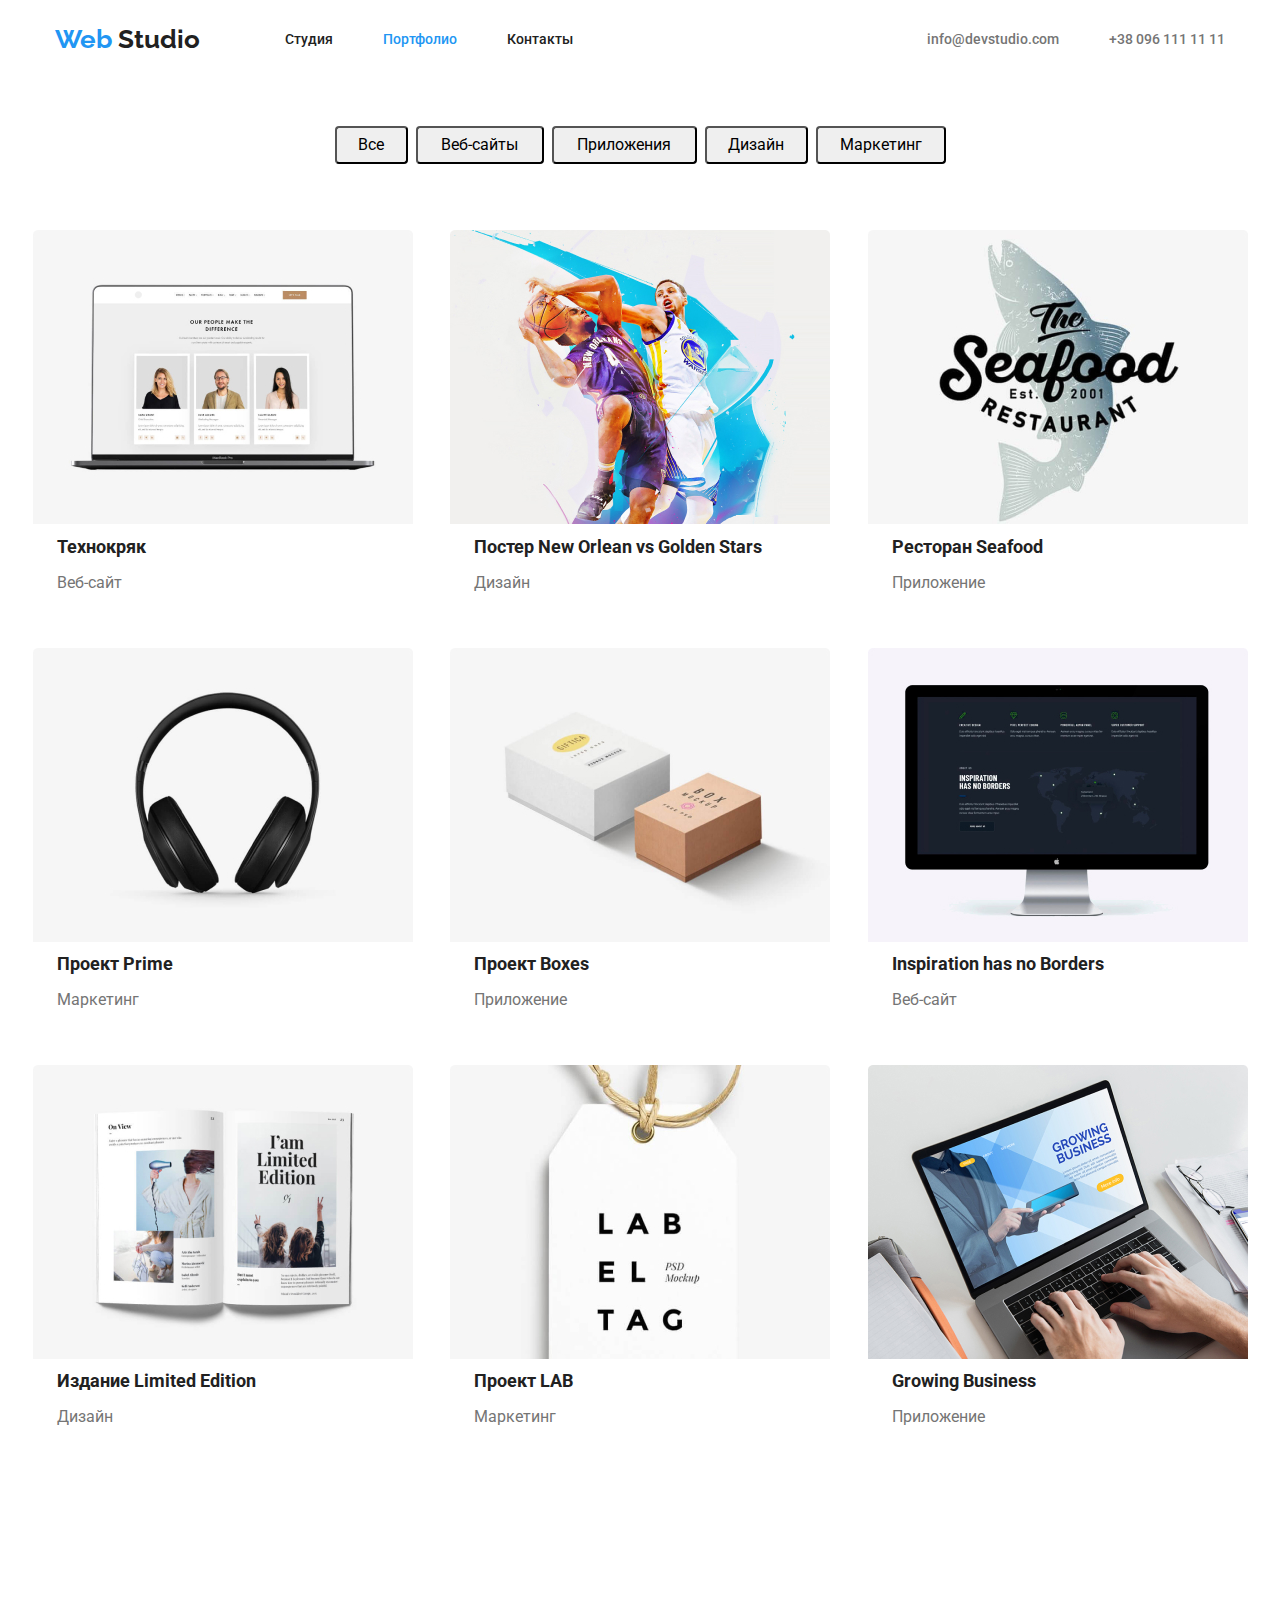
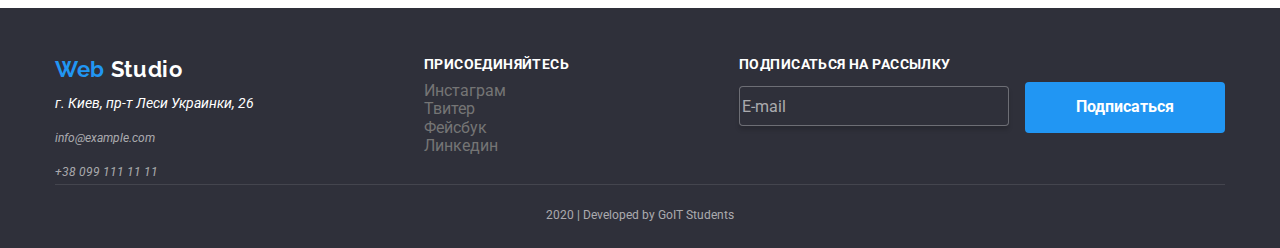
==== commit 84795427: "." ====
--- a/portfolio.html
+++ b/portfolio.html
@@ -27,23 +27,26 @@
             </a>
           </nav>
           <ul class="site-nav list">
-            <li class="active item" data-menuanchor="firstPage">
+            <li class=" item" data-menuanchor="firstPage">
               <a href="./index.html" class="link">Студия</a>
             </li>
-            <li class="menu__li active item" data-menuanchor="secondPage">
+            <li class="menu__li active item" data-menuanchor="secondpage">
               <a href="./portfolio.html" class="link">Портфолио</a>
+            </li>
             <li class="item"><a href="" class="link">Контакты</a></li>
-        </div>
-        <div class="info-item">
           </ul>
-          <ul class="info-title list">
-            <li class="item">
-              <a href="mailto:info@devstudio.com ">info@devstudio.com</a>
-            </li>
-            <li class="item">
-              <a href="tel:+380961111111"> +38 096 111 11 11</a>
-            </li>
-          </ul>
+          </nav>
+          <div class="conteiner-info">
+            <ul class="info-title list">
+              <li class="item">
+                <a href="mailto:info@devstudio.com ">info@devstudio.com</a>
+              </li>
+              <li class="item">
+                <a href="tel:+380961111111"> +38 096 111 11 11</a>
+              </li>
+            </ul>
+          </div>
+      
       
         </div>
       </header>
@@ -192,56 +195,49 @@
       </section>
     </main>
     <!-- footer -->
-    <footer class="footer">
-      <div class="container-footer">
-        <div class="footer-info">
-          <a href="" class="footer-logo"
-            ><span class="web-logo"> Web</span> Studio</a
-          >
-
+  <footer class="footer">
+    <div class="container-footer">
+      <div class="footer-main">
+        <div>
+          <a href="" class="footer-logo">
+            <span class="web-logo"> Web</span> Studio</a>
           <address class="adress-item">
             <p class="adres text">г. Киев, пр-т Леси Украинки, 26</p>
             <p><a href="" class="adres-title link">info@example.com</a></p>
             <p><a href="" class="adres-title link">+38 099 111 11 11</a></p>
           </address>
         </div>
-
-        <div class="join-item">
+        <div>
           <p class="join-in">присоединяйтесь</p>
-          <ul class="footer-title list">
-            <li>
-              <a href="" class="link color" aria-label="ссылка на Инстаграм"
-                >Инстаграм</a
-              >
-            </li>
-            <li>
-              <a href="" class="link color" aria-label="ссылка на Твитер"
-                >Твитер</a
-              >
-            </li>
-            <li>
-              <a href="" class="link color" aria-label="ссылка на Фейсбук "
-                >Фейсбук</a
-              >
-            </li>
-            <li>
-              <a href="" class="link color" aria-label="ссылка на Линкеди"
-                >Линкедин</a
-              >
+          <ul class=" list">
+            <li>
+              <a href="" class="link color" aria-label="ссылка на Инстаграм">Инстаграм</a>
+            </li>
+            <li>
+              <a href="" class="link color" aria-label="ссылка на Твитер">Твитер</a>
+            </li>
+            <li>
+              <a href="" class="link color" aria-label="ссылка на Фейсбук ">Фейсбук</a>
+            </li>
+            <li>
+              <a href="" class="link color" aria-label="ссылка на Линкеди">Линкедин</a>
             </li>
           </ul>
         </div>
-
-        <div class="button-intem">
+        <div>
+  
           <p class="join-in text">подписаться на рассылку</p>
-          <div>
-            <input name="E-mail" class="input" type="text" value="E-mail" />
-            <a href="" class="button">Подписаться</a>
-          </div>
+  
+          <input name="E-mail" class="input" type="text" value="E-mail" />
+          <a href="" class="button">Подписаться</a>
         </div>
       </div>
-
-      <p class="adres-title">2020 | Developed by GoIT Students</p>
-    </footer>
+  
+  
+      <div class="copirate">
+        <p class="adres-title">2020 | Developed by GoIT Students</p>
+      </div>
+    </div>
+  </footer>
   </body>
 </html>
--- a/style.css
+++ b/style.css
@@ -20,51 +20,56 @@
 .list {
   list-style: none;
   margin: 0;
+  padding: 0;
 }
 
 .page-header {
   background-color: white;
-  width: 1230px;
-  margin-left: auto;
-  margin-right: auto;
-  display: flex;
-  align-items: center;
 }
 
 .page-line {
   border-bottom: 1px solid #ececec;
 }
 
-.container {
+.page-header .container {
+  width: 1200px;
+  margin-left: auto;
+  margin-right: auto;
+  display: flex;
+  align-items: center;
+  padding-left: 15px;
+  padding-right: 15px;
   font-weight: 500;
   font-size: 14px;
   line-height: 1.1;
+}
+
+.conteiner-info {
+  margin-left: auto;
+}
+
+.section-logo {
+  color: var(--second-color);
+  text-decoration: none;
+  font-family: Raleway;
+  font-weight: bold;
+  font-size: 26px;
+  line-height: 1.2;
+}
+
+.web-logo {
+  color: var(--akcent-color);
+}
+
+.logo {
+  margin-right: 85px;
+}
+
+.site-nav {
+  display: flex;
+  padding: 0;
   padding-top: 32px;
   padding-bottom: 32px;
-  display: block;
-  display: flex;
-  align-items: center;
-}
-
-.section-logo {
-  color: var(--second-color);
-  text-decoration: none;
-  font-family: Raleway;
-  font-weight: bold;
-  font-size: 26px;
-  line-height: 1.2;
-}
-
-.web-logo {
-  color: var(--akcent-color);
-}
-
-.logo {
-  margin-right: 80px;
-}
-
-.site-nav {
-  display: flex;
 }
 
 .site-nav .item + .item {
@@ -88,6 +93,7 @@
 
 .info-title {
   display: flex;
+  padding: 0;
 }
 
 .info-item {
@@ -112,28 +118,72 @@
   background-color: gray;
   color: var(--begraund-color);
   text-align: center;
-  margin-bottom: 0;
-  margin-right: auto;
-  margin-left: auto;
-  padding-bottom: 47px;
-  width: 1600px;
-  height: 400px;
-  align-items: center;
-}
-
-.container-too {
+  padding-bottom: 94px;
+  width: 1200px;
+  margin-left: auto;
+  margin-right: auto;
+  padding-left: 15px;
+  padding-right: 15px;
+}
+
+/* section too */
+
+.section-too .container-too {
   margin-left: auto;
   margin-right: auto;
   margin-top: 0;
   margin-bottom: 0;
-  padding-top: 47px;
-  padding-bottom: 47px;
-  width: 1230px;
+  padding-top: 94px;
+  padding-bottom: 94px;
+  width: 1200px;
+  padding-left: 15px;
+  padding-right: 15px;
+}
+
+.border-picteres {
+  width: 270px;
+  height: 120px;
+  background: #f5f4fa;
+  border-radius: 4px;
+  display: block;
+  margin-bottom: 30px;
+}
+
+.border-picteres:focus,
+.border-picteres:hover {
+  background-color: var(--akcent-color);
+}
+
+.section-title {
+  color: var(--second-color);
+  font-weight: bold;
+  font-size: 14px;
+  line-height: 1.1;
+  margin-top: 0;
+  margin-bottom: 10px;
+}
+
+.section-too {
+  font-size: 14px;
+  line-height: 1.7;
+}
+
+.link:hover,
+.link:focus {
+  color: var(--akcent-color);
+  text-decoration: none;
+}
+
+.desk {
+  font-size: 14px;
+  line-height: 1.7;
+  margin: 0;
 }
 
 .list-item {
   display: flex;
   justify-content: center;
+  padding: 0;
 }
 
 .item + .item {
@@ -162,108 +212,80 @@
   text-align: center;
   text-decoration: none;
   min-width: 200px;
-}
-
-/* section too */
-
-.border-picteres {
-  width: 278px;
-  height: 120px;
-  background: #f5f4fa;
-  border-radius: 4px;
-}
-
-.border-picteres:focus,
-.border-picteres:hover {
-  background-color: var(--akcent-color);
-}
-
-.section-title {
-  color: var(--second-color);
-  font-weight: bold;
-  font-size: 14px;
+  display: inline-block;
+}
+
+/*  What are we doing */
+
+.cotainer-applications {
+  margin-left: auto;
+  margin-right: auto;
+  margin-top: 0;
+  width: 1200px;
+  display: block;
+  padding: 94px 15px;
+}
+
+.caption-item {
+  flex-wrap: wrap;
+  display: flex;
+  padding: 0;
+}
+
+.img {
+  display: block;
+}
+
+.caption {
+  font-weight: bold;
+  font-size: 36px;
   line-height: 1.1;
+  text-align: center;
   margin-top: 0;
-  margin-bottom: 0px;
-  padding-bottom: 10px;
-}
-
-.section-too {
-  font-size: 14px;
-  line-height: 1.7;
-}
-
-.link:hover,
-.link:focus {
-  color: var(--akcent-color);
-  text-decoration: none;
-}
-
-.desk {
-  font-size: 14px;
-  line-height: 1.7;
-  margin: 0;
-}
-
-/*  What are we doing */
+  margin-bottom: 50px;
+  padding: 0;
+}
+
+.caption-text {
+  color: var(--begraund-color);
+  text-decoration: none;
+  font-size: 14px;
+  line-height: 1.1;
+  font-weight: bold;
+  align-items: center;
+  letter-spacing: 0.03em;
+  text-transform: uppercase;
+}
 
 .list-section {
   background-color: rgba(47, 48, 58, 0.8);
   border-radius: 0px 0px 4px 4px;
   margin: 0;
-  width: 380px;
+  width: 370px;
   height: 70px;
   text-align: center;
-  padding-top: 27px;
-}
-
-.img {
-  display: block;
-}
-
-.caption {
-  font-weight: bold;
-  font-size: 36px;
-  line-height: 1.1;
-  text-align: center;
-  margin-top: 0;
-  margin-bottom: 0px;
-  padding-top: 47px;
-  padding-bottom: 25px;
-}
-
-.caption-text {
-  color: var(--begraund-color);
-  text-decoration: none;
-  font-size: 14px;
-  line-height: 1.1;
-  font-weight: bold;
-}
-
-.caption-item {
-  flex-wrap: wrap;
-  display: flex;
-  margin-left: -30px;
-  padding-bottom: 47px;
-}
-
-.cotainer-applications {
-  margin-left: auto;
-  margin-right: auto;
-  margin-top: 0;
-  width: 1230px;
-  display: block;
+  padding-top: 0;
+  padding: 27px 82px;
 }
 
 /* team */
 
+.section-team .container-team {
+  width: 1200px;
+  padding: 94px 15px;
+  margin-left: auto;
+  margin-right: auto;
+}
+
+.container-team .list {
+  text-align: center;
+}
+
 .team-item {
-  width: 1230px;
-  display: flex;
-  padding-top: 25px;
-  margin-left: auto;
-  margin-right: auto;
-  padding-left: 0px;
+  padding: 0;
+  display: flex;
+  justify-content: center;
+  margin: 0;
 }
 
 .section-team {
@@ -277,7 +299,8 @@
   font-size: 16px;
   line-height: 1.2;
   text-align: center;
-  padding-top: 30px;
+  margin-bottom: 10px;
+  margin-top: 30px;
 }
 
 .subtitle {
@@ -287,7 +310,7 @@
   color: var(--primary-text-color);
   text-align: center;
   margin-top: 0;
-  margin-bottom: 25px;
+  margin-bottom: 16x;
 }
 
 .color {
@@ -295,27 +318,21 @@
   text-decoration: none;
 }
 
-/* regular */
-
-.section {
-  width: 1230px;
-  display: flex;
-  flex-wrap: wrap;
-  margin-left: auto;
-  margin-right: auto;
-  padding-bottom: 47px;
-  padding-left: 0;
+/* Regular customers */
+
+.Regular-customers .container-costumers {
+  width: 1200px;
+  margin-left: auto;
+  margin-right: auto;
+  padding-bottom: 94px;
+  padding-top: 94px;
+  padding-left: 15px;
+  padding-right: 15px;
+}
+
+.container-costumers .list {
+  display: flex;
   justify-content: space-between;
-}
-
-.section-regular {
-  font-weight: bold;
-  font-size: 36px;
-  line-height: 42px;
-  color: #212121;
-  text-align: center;
-  padding-top: 47px;
-  padding-bottom: 25px;
 }
 
 .regular:hover {
@@ -329,12 +346,21 @@
 }
 
 .container-footer {
-  width: 1230px;
-  margin-left: auto;
-  margin-right: auto;
-  display: flex;
-  flex-wrap: wrap;
+  width: 1200px;
+  margin-left: auto;
+  margin-right: auto;
+  padding-left: 15px;
+  padding-right: 15px;
+  padding-top: 48px;
+}
+
+.footer-main {
+  display: flex;
   justify-content: space-between;
+}
+
+.copirate {
+  border-top: 1px solid rgba(255, 255, 255, 0.1);
 }
 
 .footer-info {
@@ -343,14 +369,16 @@
   padding-bottom: 88px;
 }
 
+.text {
+  font-size: 14px;
+  line-height: 1.7;
+  color: var(--begraund-color);
+}
+
 .adress-item p {
   margin: 0;
-}
-
-.join-item {
-  padding-left: 280px;
-  padding-top: 48px;
-  padding-bottom: 88px;
+  padding: 0;
+  margin-top: 10px;
 }
 
 .footer-logo {
@@ -360,12 +388,19 @@
   font-weight: bold;
   font-size: 22px;
   line-height: 1.2;
+  letter-spacing: 0.03em;
 }
 
 .join-in {
   color: var(--begraund-color);
   margin: 0;
-  padding-bottom: 10px;
+  letter-spacing: 0.03em;
+  text-transform: uppercase;
+  margin-bottom: 10px;
+  font-style: normal;
+  font-weight: bold;
+  font-size: 14px;
+  line-height: 16px;
 }
 
 .button-intem {
@@ -374,24 +409,17 @@
   padding-bottom: 88px;
 }
 
-.text {
-  font-size: 14px;
-  line-height: 1.7;
-  color: var(--begraund-color);
-}
-
 .adres-title {
   color: var(--info-color);
   font-size: 12px;
   line-height: 2;
   text-decoration: none;
   padding-top: 18px;
-  padding-bottom: 20px;
-  text-align: center;
-  border-top: 1px solid rgba(255, 255, 255, 0.1);
-  width: 1230px;
-  margin-left: auto;
-  margin-right: auto;
+  padding-bottom: 21px;
+  text-align: center;
+  margin-left: auto;
+  margin-right: auto;
+  margin: 0;
 }
 
 .input {
@@ -401,7 +429,7 @@
   border-radius: 4px;
   width: 270px;
   height: 40px;
-  margin-right: 10px;
+  margin-right: 12px;
   background-color: #2f303a;
   color: rgba(255, 255, 255, 0.6);
 }
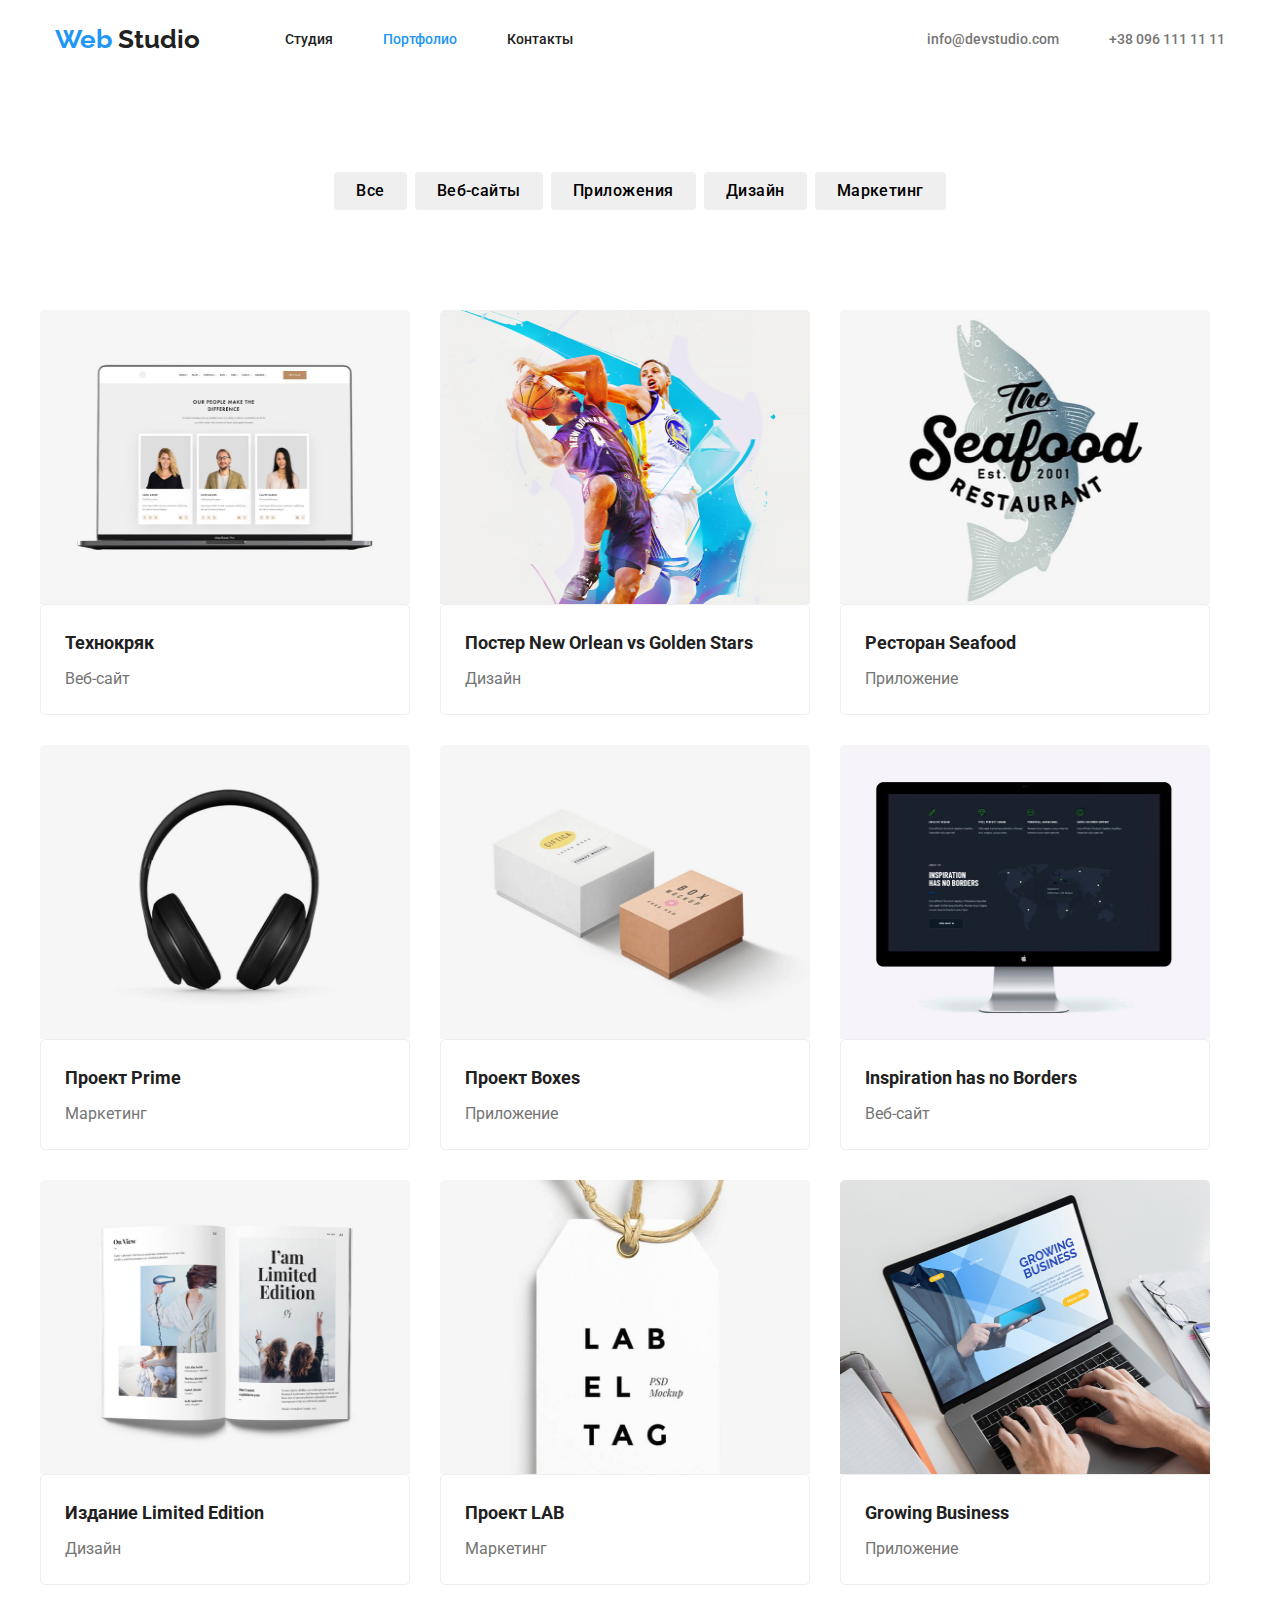
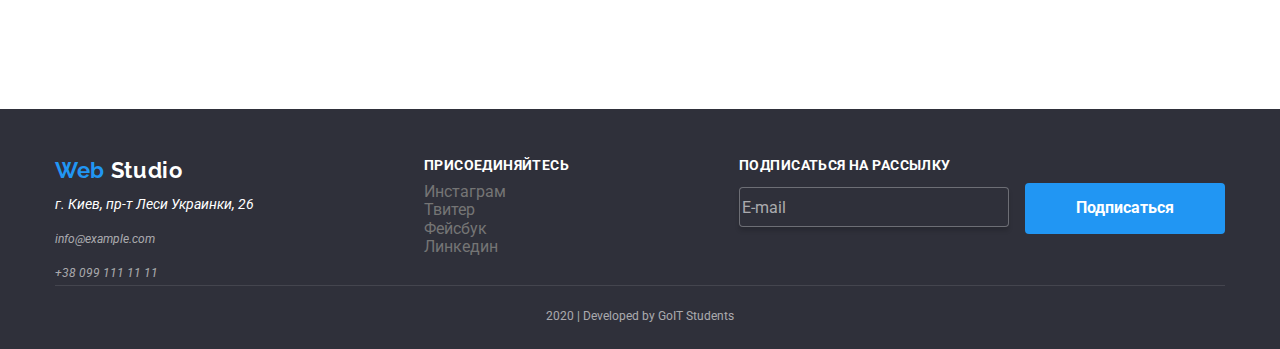
==== commit cd15ff38: "footer- index перероблено" ====
--- a/portfolio.html
+++ b/portfolio.html
@@ -54,37 +54,36 @@
     <main>
       <!-- button -->
       <section>
-        <ul class="list Portfolio-button">
-          <li class="button-item">
-            <button type="button" class="button-portfolio all">Все</button>
-          </li>
-          <li class="button-item">
-            <button type="button" class="button-portfolio web-site">
+        <ul class="list container-button">
+          <li class="button-item">
+            <button type="button" class="button-portfolio ">Все</button>
+          </li>
+          <li class="button-item">
+            <button type="button" class="button-portfolio ">
               Веб-сайты
             </button>
           </li>
           <li class="button-item">
-            <button type="button" class="button-portfolio Applications">
+            <button type="button" class="button-portfolio ">
               Приложения
             </button>
           </li>
           <li class="button-item">
-            <button type="button" class="button-portfolio design">
+            <button type="button" class="button-portfolio ">
               Дизайн
             </button>
           </li>
           <li class="button-item">
-            <button type="button" class="button-portfolio marceting">
+            <button type="button" class="button-portfolio ">
               Маркетинг
             </button>
           </li>
         </ul>
-
-        <div>
-          <ul class="decoration-list">
-            <li class="list item">
-              <a href="" class="decoration">
-                <img src="./img/port1.jpg" alt="" />
+                <ul class="decoration-list">
+            <li class="list item">
+              <a href="">
+                <img src="./img/port1.jpg" class="img" width="370" height="294" alt="" />
+                <div class="portfolio-text"> 
                 <h2 class="h-title">Технокряк</h2>
                 <p class="p-title">Веб-сайт</p>
                 <!-- <p class="p-title">
@@ -92,23 +91,29 @@
                 Компании используют эту платформу для цифрового шпионажа и атак
                 на защищённые сервера конкурентов.
               </p> -->
-              </a>
-            </li>
-            <li class="list item">
-              <a href="" class="decoration">
-                <img src="./img/port2.jpg" alt="" />
-                <h2 class="h-title">Постер New Orlean vs Golden Stars</h2>
+            </div>
+              
+              </a>
+            </li>
+            <li class="list item">
+              <a href="" class="decoration">
+                <img src="./img/port2.jpg" class="img" width="370" height="294" alt="" />
+                <div class="portfolio-text">
+                  <h2 class="h-title">Постер New Orlean vs Golden Stars</h2>
                 <p class="p-title">Дизайн</p>
                 <!-- <p class="p-title">
                 Технокряк это современная площадка распространения коронавируса.
                 Компании используют эту платформу для цифрового шпионажа и атак
                 на защищённые сервера конкурентов.
               </p> -->
-              </a>
-            </li>
-            <li class="list item">
-              <a href="" class="decoration">
-                <img src="./img/port3.jpg" alt="" width="380" height="294" />
+                </div>
+                
+              </a>
+            </li>
+            <li class="list item">
+              <a href="" class="decoration">
+                <img src="./img/port3.jpg" class="img" width="370" height="294" alt="" width="380" height="294" />
+              <div class="portfolio-text">
                 <h2 class="h-title">Ресторан Seafood</h2>
                 <p class="p-title">Приложение</p>
                 <!-- <p class="p-title">
@@ -116,82 +121,108 @@
                 Компании используют эту платформу для цифрового шпионажа и атак
                 на защищённые сервера конкурентов.
               </p> -->
-              </a>
-            </li>
-            <li class="list item">
-              <a href="" class="decoration">
-                <img src="./img/port4.jpg" alt="" width="380" height="294" />
-                <h2 class="h-title">Проект Prime</h2>
+                </div>
+                </a>
+            </li>
+            <li class="list item">
+              <a href="" class="decoration">
+                <img src="./img/port4.jpg" class="img" alt="" width="370" height="294" />
+                <div class="portfolio-text">
+                  <h2 class="h-title">Проект Prime</h2>
                 <p class="p-title">Маркетинг</p>
                 <!-- <p class="p-title">
                 Технокряк это современная площадка распространения коронавируса.
                 Компании используют эту платформу для цифрового шпионажа и атак
                 на защищённые сервера конкурентов.
               </p> -->
-              </a>
-            </li>
-            <li class="list item">
-              <a href="" class="decoration">
-                <img src="./img/port5.jpg" alt="" width="380" height="294" />
-                <h2 class="h-title">Проект Boxes</h2>
+                </div>
+                   </a>        
+            </li>
+            <li class="list item">
+              <a href="" class="decoration">
+                <img src="./img/port5.jpg" class="img" alt="" width="370" height="294" />
+              
+                <div class="portfolio-text">
+  <h2 class="h-title">Проект Boxes</h2>
+<p class="p-title">Приложение</p>
+                <!-- <p class="p-title">
+                Технокряк это современная площадка распространения коронавируса.
+                Компании используют эту платформу для цифрового шпионажа и атак
+                на защищённые сервера конкурентов.
+              </p> -->
+                </div>
+                  </a>
+            </li>
+            <li class="list item">
+              <a href="" class="decoration">
+                <img src="./img/port6.jpg" class="img" alt="" width="370" height="294" />
+
+                <div class="portfolio-text"> 
+                  <h2 class="h-title">Inspiration has no Borders</h2>
+                <p class="p-title">Веб-сайт</p>
+                <!-- <p class="p-title">
+                Технокряк это современная площадка распространения коронавируса.
+                Компании используют эту платформу для цифрового шпионажа и атак
+                на защищённые сервера конкурентов.
+              </p> -->
+                </div>
+               
+              </a>
+            </li>
+            <li class="list item">
+              <a href="" class="decoration">
+                <img src="./img/port7.jpg" class="img" alt="" width="370" height="294" />
+
+                <div class="portfolio-text">
+
+                  <h2 class="h-title">Издание Limited Edition</h2>
+                <p class="p-title">Дизайн</p>
+                <!-- <p class="p-title">
+                Технокряк это современная площадка распространения коронавируса.
+                Компании используют эту платформу для цифрового шпионажа и атак
+                на защищённые сервера конкурентов.
+              </p> -->
+                </div>
+                
+              </a>
+            </li>
+            <li class="list item">
+              <a href="" class="decoration">
+                <img src="./img/port8.jpg" class="img" alt="" width="370" height="294" />
+
+                <div class="portfolio-text">
+
+ <h2 class="h-title">Проект LAB</h2>
+                <p class="p-title">Маркетинг</p>
+                <!-- <p class="p-title">
+                Технокряк это современная площадка распространения коронавируса.
+                Компании используют эту платформу для цифрового шпионажа и атак
+                на защищённые сервера конкурентов.
+              </p> -->
+
+                </div>
+               
+              </a>
+            </li>
+            <li class="list item">
+              <a href="" class="decoration">
+                <img src="./img/port9.jpg" class="img" alt="" width="370" height="294" />
+
+
+                <div class="portfolio-text">
+                   <h2 class="h-title">Growing Business</h2>
                 <p class="p-title">Приложение</p>
                 <!-- <p class="p-title">
                 Технокряк это современная площадка распространения коронавируса.
                 Компании используют эту платформу для цифрового шпионажа и атак
                 на защищённые сервера конкурентов.
               </p> -->
-              </a>
-            </li>
-            <li class="list item">
-              <a href="" class="decoration">
-                <img src="./img/port6.jpg" alt="" width="380" height="294" />
-                <h2 class="h-title">Inspiration has no Borders</h2>
-                <p class="p-title">Веб-сайт</p>
-                <!-- <p class="p-title">
-                Технокряк это современная площадка распространения коронавируса.
-                Компании используют эту платформу для цифрового шпионажа и атак
-                на защищённые сервера конкурентов.
-              </p> -->
-              </a>
-            </li>
-            <li class="list item">
-              <a href="" class="decoration">
-                <img src="./img/port7.jpg" alt="" width="380" height="294" />
-                <h2 class="h-title">Издание Limited Edition</h2>
-                <p class="p-title">Дизайн</p>
-                <!-- <p class="p-title">
-                Технокряк это современная площадка распространения коронавируса.
-                Компании используют эту платформу для цифрового шпионажа и атак
-                на защищённые сервера конкурентов.
-              </p> -->
-              </a>
-            </li>
-            <li class="list item">
-              <a href="" class="decoration">
-                <img src="./img/port8.jpg" alt="" width="380" height="294" />
-                <h2 class="h-title">Проект LAB</h2>
-                <p class="p-title">Маркетинг</p>
-                <!-- <p class="p-title">
-                Технокряк это современная площадка распространения коронавируса.
-                Компании используют эту платформу для цифрового шпионажа и атак
-                на защищённые сервера конкурентов.
-              </p> -->
-              </a>
-            </li>
-            <li class="list item">
-              <a href="" class="decoration">
-                <img src="./img/port9.jpg" alt="" width="380" height="294" />
-                <h2 class="h-title">Growing Business</h2>
-                <p class="p-title">Приложение</p>
-                <!-- <p class="p-title">
-                Технокряк это современная площадка распространения коронавируса.
-                Компании используют эту платформу для цифрового шпионажа и атак
-                на защищённые сервера конкурентов.
-              </p> -->
+                </div>
+               
               </a>
             </li>
           </ul>
-        </div>
+       
       </section>
     </main>
     <!-- footer -->
--- a/style.css
+++ b/style.css
@@ -114,7 +114,7 @@
 
 /* section 0ne */
 
-.section-one {
+.section-one .container-one {
   background-color: gray;
   color: var(--begraund-color);
   text-align: center;
@@ -197,7 +197,6 @@
   font-size: 44px;
   line-height: 1.3;
   justify-content: center;
-  padding-top: 100px;
 }
 
 .button {
@@ -436,72 +435,67 @@
 
 /* Portfolio html page ********************************************************************************** */
 
-.Portfolio-button {
+.container-button {
   padding-bottom: 50px;
   display: flex;
   flex-wrap: wrap;
   margin-left: auto;
   margin-right: auto;
-  width: 1230px;
+  width: 1200px;
+  padding-top: 93px;
   justify-content: center;
-  padding-top: 47px;
+}
+
+.button-portfolio {
+  padding: 6px 22px;
+  border-radius: 4px;
+  border: none;
+  font-weight: 500;
+  font-size: 16px;
+  line-height: 1.63;
+  letter-spacing: 0.03em;
 }
 
 .button-item + .button-item {
   margin-left: 8px;
 }
 
-.marceting {
-  width: 130px;
-  height: 38px;
-  border-radius: 4px;
-}
-
-.design {
-  width: 103px;
-  height: 38px;
-  border-radius: 4px;
-}
-
-.Applications {
-  width: 145px;
-  height: 38px;
-  border-radius: 4px;
-}
-
-.web-site {
-  width: 128px;
-  height: 38px;
-  border-radius: 4px;
-}
-
-.all {
-  width: 73px;
-  height: 38px;
-  border-radius: 4px;
-}
-
 .decoration-list {
-  width: 1230px;
-  margin-left: auto;
-  margin-right: auto;
+  width: 1200px;
   display: flex;
   flex-wrap: wrap;
-  padding-top: 25px;
-  padding: 0;
-  justify-content: space-evenly;
-  padding-bottom: 110px;
+  margin: 0;
+  padding: 0;
+  padding-top: 50px;
+  padding-bottom: 94px;
+  margin-left: auto;
+  margin-right: auto;
 }
 
 .decoration-list li:nth-child(3n + 4) {
   margin-left: 0;
 }
 
-.decoration {
-  text-decoration: none;
-}
-
-.button-portfolio:hover,
+.decoration-list a {
+  text-decoration: none;
+}
+
+.decoration-list .item {
+  margin-bottom: 30px;
+}
+
+.portfolio-text {
+  padding-left: 24px;
+  padding-right: 24px;
+  padding-bottom: 20px;
+  background: #ffffff;
+  border: 1px solid #eeeeee;
+  box-sizing: border-box;
+  border-radius: 5px;
+  width: 370px;
+}
+
+.decoration .button-portfolio:hover,
 .button-portfolio:focus {
   color: var(--begraund-color);
   background-color: var(--akcent-color);
@@ -514,7 +508,7 @@
   color: var(--second-color);
   margin: 0;
   margin-bottom: 4px;
-  padding-left: 24px;
+  padding-top: 20px;
 }
 
 .p-title {
@@ -522,6 +516,4 @@
   line-height: 1.8;
   color: var(--primary-text-color);
   margin: 0;
-  padding-left: 24px;
-  padding-bottom: 50px;
-}
+}
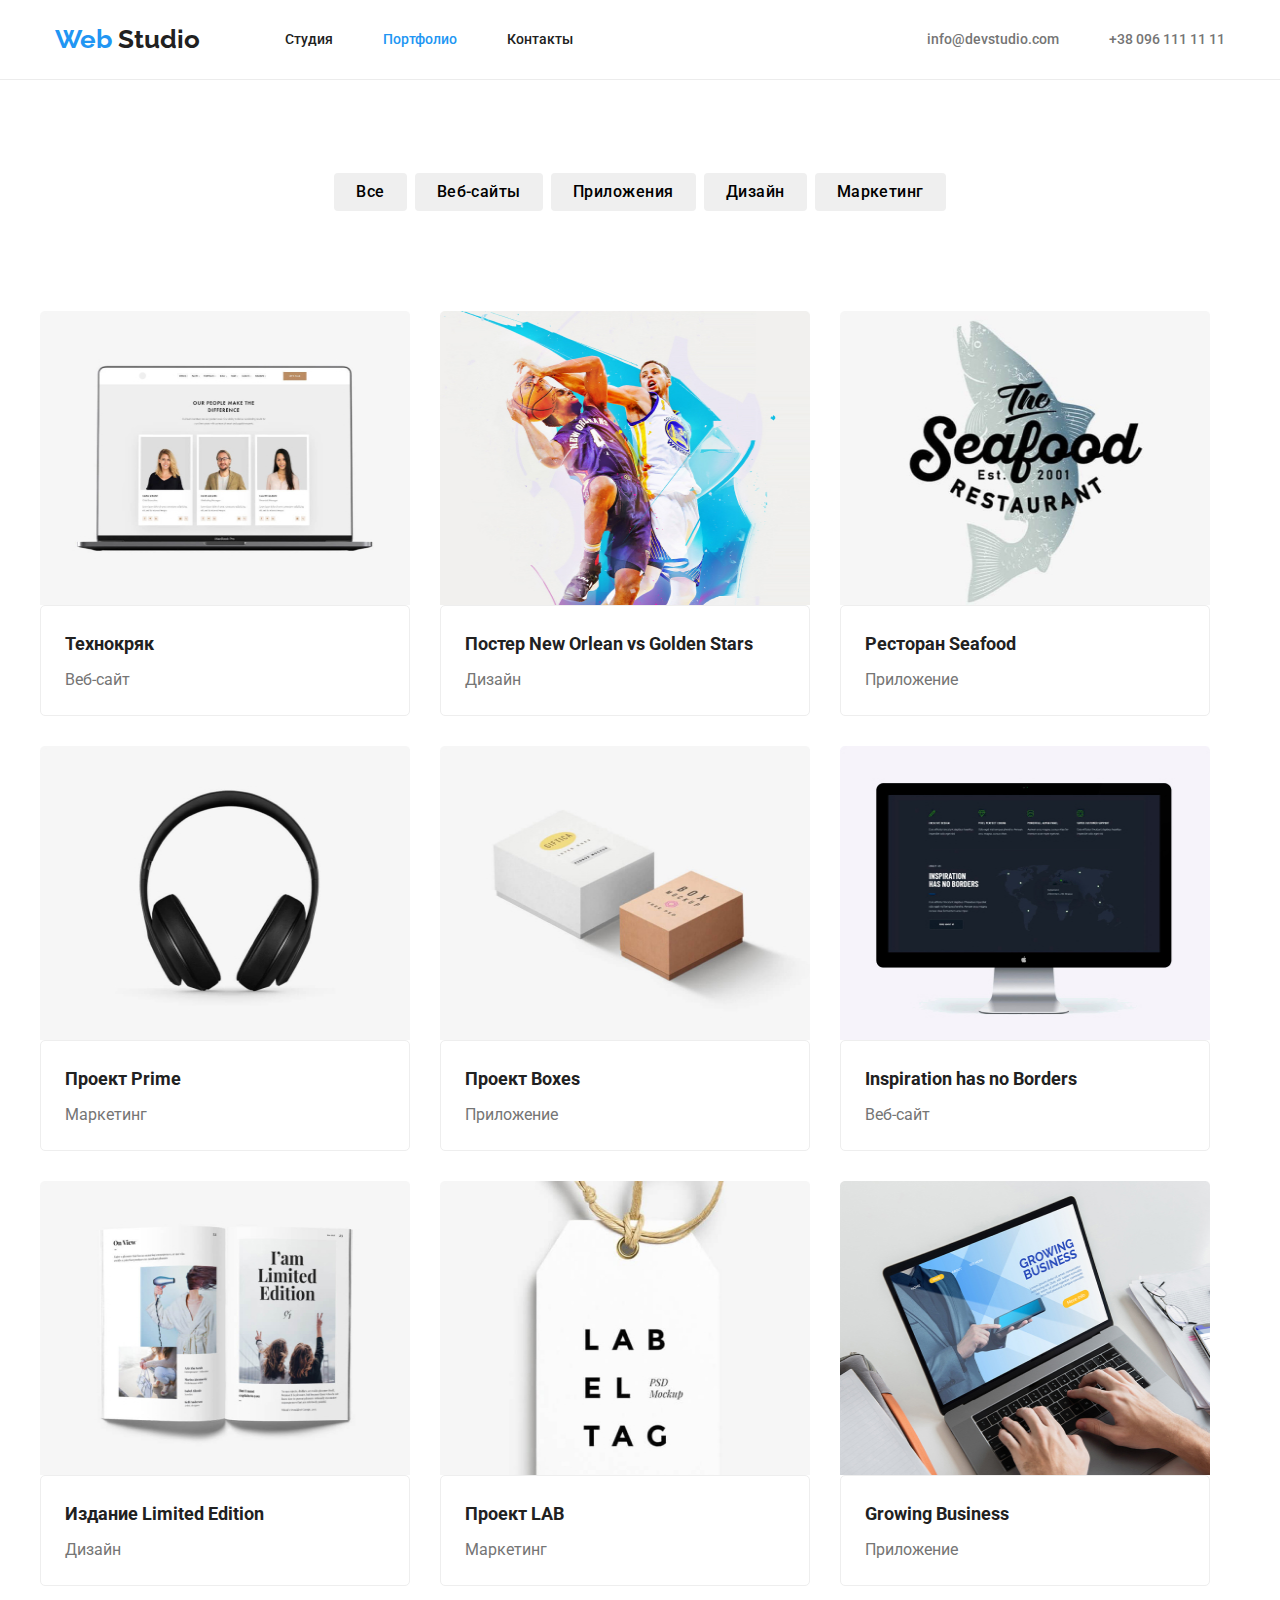
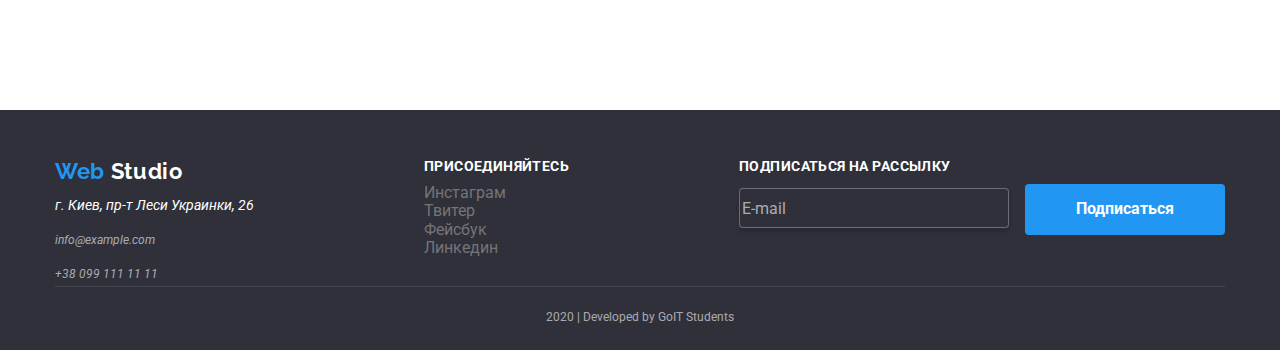
==== commit b02e8858: "border portfolio" ====
--- a/portfolio.html
+++ b/portfolio.html
@@ -17,7 +17,7 @@
   </head>
   <body class="body">
     <!-- website head -->
-    <section>
+    <section  >
       <header class="page-header">
       
         <div class="container">
@@ -53,7 +53,7 @@
     </section>
     <main>
       <!-- button -->
-      <section>
+      <section class="border">
         <ul class="list container-button">
           <li class="button-item">
             <button type="button" class="button-portfolio ">Все</button>
--- a/style.css
+++ b/style.css
@@ -517,3 +517,7 @@
   color: var(--primary-text-color);
   margin: 0;
 }
+
+.border {
+  border-top: 1px solid #ececec;
+}
